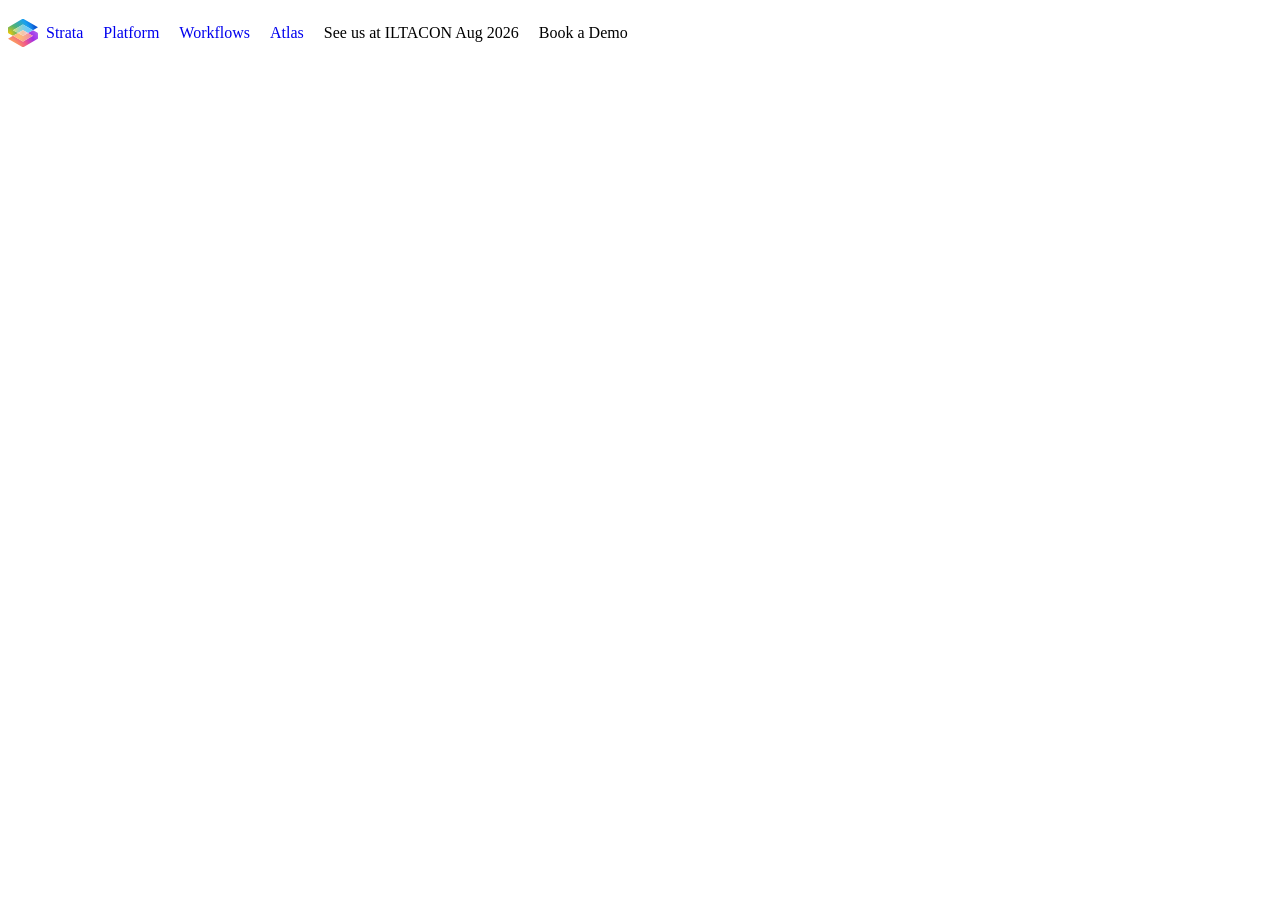
==== exerciciStrata/index.html @ e160da11 "header_inici" ====
<!DOCTYPE html>
<html xmlns="http://www.w3.org/1999/xhtml" lang="en">
    <head>
        <meta charset="UTF-8">
        <meta name="viewport" content="width=device-width, initial-scale=1">
        <title>Strata — Exercici004</title>
        <link rel="icon" href="assets/img/strata-icon.svg" type="image/svg+xml">
        <link rel="stylesheet" href="assets/fonts/fonts.css">
        <link rel="stylesheet" href="header.css">
        <script defer src="assets/js/vendor/three.min.js"></script>
        <script defer src="assets/js/vendor/3d-force-graph.min.js"></script>
        <script defer src="assets/js/hero-graph.js"></script>
    </head>
    <body>
        <section class="navbar">
            <a href="#Home">
                <img src="exerciciStrata/assets/img/strata-icon.svg" alt="Strata icon" class="logo" width="30" height="50">
                <Span>Strata</Span>
            </a>
            <a href="#Platform">Platform</a>
            <a href="#Workflows">Workflows</a>
            <a href="#Atlas">Atlas</a>
            <p class="navbar-text">See us at ILTACON Aug 2026</p>
            <p class="navbar-text">Book a Demo</p>
        </section>
    </body>
</html>
---- exerciciStrata/assets/fonts/fonts.css ----
@font-face {
  font-family: 'JetBrains Mono';
  font-style: normal;
  font-weight: 400;
  font-display: swap;
  src: url(jetbrains-mono-400.ttf) format('truetype');
}
@font-face {
  font-family: 'JetBrains Mono';
  font-style: normal;
  font-weight: 500;
  font-display: swap;
  src: url(jetbrains-mono-500.ttf) format('truetype');
}
@font-face {
  font-family: 'Plus Jakarta Sans';
  font-style: normal;
  font-weight: 300;
  font-display: swap;
  src: url(plus-jakarta-sans-300.ttf) format('truetype');
}
@font-face {
  font-family: 'Plus Jakarta Sans';
  font-style: normal;
  font-weight: 400;
  font-display: swap;
  src: url(plus-jakarta-sans-400.ttf) format('truetype');
}
@font-face {
  font-family: 'Plus Jakarta Sans';
  font-style: normal;
  font-weight: 500;
  font-display: swap;
  src: url(plus-jakarta-sans-500.ttf) format('truetype');
}
@font-face {
  font-family: 'Plus Jakarta Sans';
  font-style: normal;
  font-weight: 600;
  font-display: swap;
  src: url(plus-jakarta-sans-600.ttf) format('truetype');
}
@font-face {
  font-family: 'Plus Jakarta Sans';
  font-style: normal;
  font-weight: 700;
  font-display: swap;
  src: url(plus-jakarta-sans-700.ttf) format('truetype');
}
---- exerciciStrata/header.css ----
.navbar {
  display: flex;
  align-items: center;
  gap: 20px; 
}
.navbar a {
  display: inline-flex;
  align-items: center;
  gap: 8px; 
  text-decoration: none;
}
.navbar p {
  margin: 0;
}
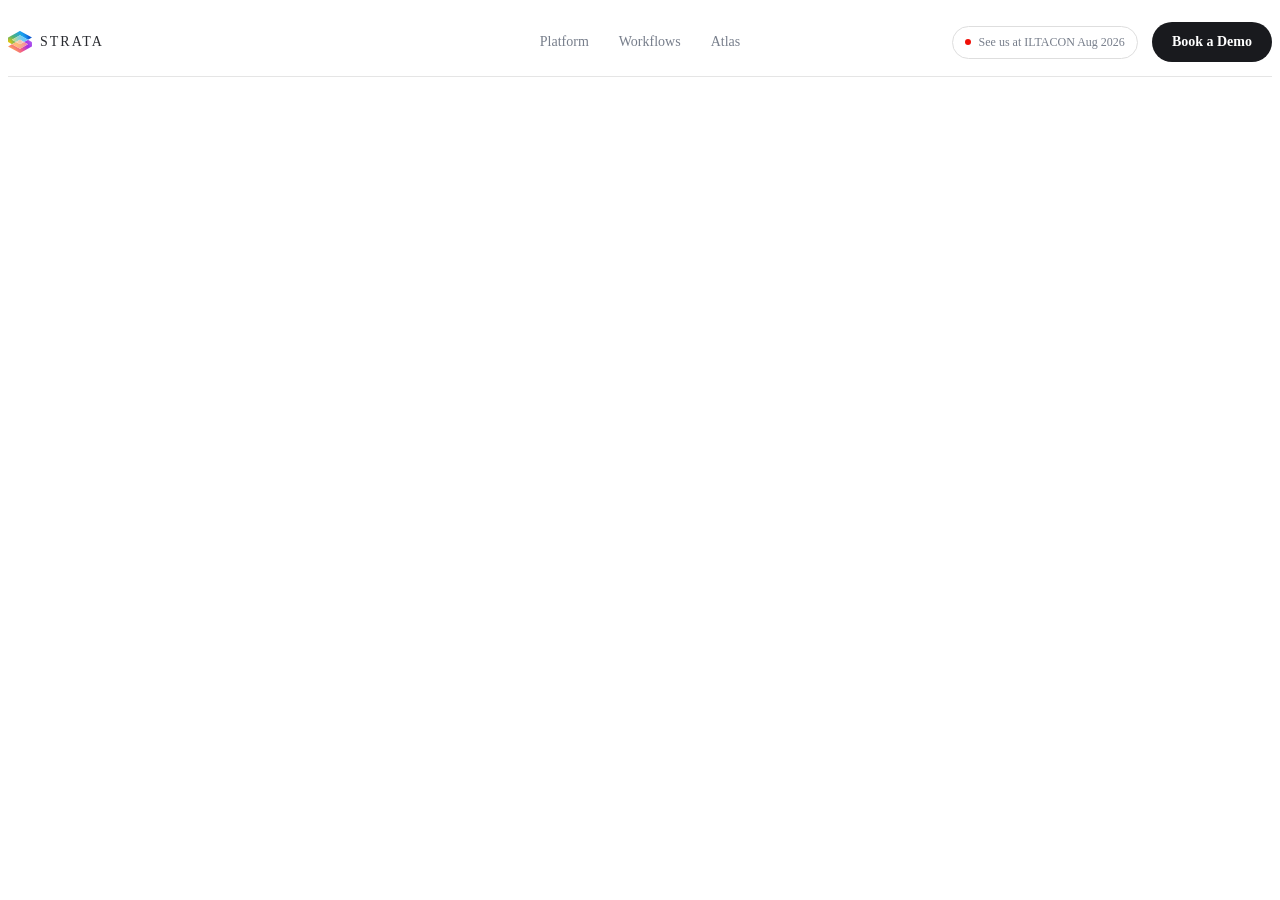
==== commit 296677bf: "header_acabada" ====
--- a/exerciciStrata/index.html
+++ b/exerciciStrata/index.html
@@ -13,15 +13,19 @@
     </head>
     <body>
         <section class="navbar">
-            <a href="#Home">
+            <a href="#Home" class="nav-logo">
                 <img src="exerciciStrata/assets/img/strata-icon.svg" alt="Strata icon" class="logo" width="30" height="50">
-                <Span>Strata</Span>
+                <Span>STRATA</Span>
             </a>
-            <a href="#Platform">Platform</a>
-            <a href="#Workflows">Workflows</a>
-            <a href="#Atlas">Atlas</a>
-            <p class="navbar-text">See us at ILTACON Aug 2026</p>
-            <p class="navbar-text">Book a Demo</p>
+            <nav class="nav-links">
+                <a href="#Platform">Platform</a>
+                <a href="#Workflows">Workflows</a>
+                <a href="#Atlas">Atlas</a>
+            </nav>
+            <div class="nav-search">
+                <p class="navbar-text">See us at ILTACON Aug 2026</p>
+                <p class="navbar-text">Book a Demo</p>
+            </div>
         </section>
     </body>
 </html>
--- a/exerciciStrata/header.css
+++ b/exerciciStrata/header.css
@@ -1,15 +1,73 @@
 
 .navbar {
+    display: grid;
+    grid-template-columns: 1fr auto 1fr;
+    align-items: center;
+    height: 68px;
+    padding: 0x 60px;
+    background-color: #fff;
+    border-bottom: 1px solid #e5e5e5;
+    color: #000;
+}
+.nav-logo {
+    display: flex;
+    align-items: center;
+    gap: 8px;
+    justify-self: start;
+    text-decoration: none;
+    color: #292b30;
+    font-size: 14px;
+    letter-spacing: 2px;
+}
+.nav-logo .logo {
+    width: 24px;
+    height: 24px;
+    object-fit: contain;
+}
+.nav-links {
+    display: flex;
+    align-items: center;
+    gap: 30px;
+}
+.nav-links a {
+    text-decoration: none;
+    color: #777e8b;
+    font-size: 14px;
+}
+.nav-links a:hover {
+  color: #000;
+}
+.nav-search {
+    display: flex;
+    align-items: center;
+    justify-self: end;
+    gap: 14px;
+    white-space: nowrap;
+}
+.nav-search p:first-child {
   display: flex;
   align-items: center;
-  gap: 20px; 
+  gap: 8px;
+  margin: 0;
+  padding: 8px 12px;
+  border: 1px solid #dedede;
+  border-radius: 25px;
+  color: #777e8b;
+  font-size: 12px;
 }
-.navbar a {
-  display: inline-flex;
-  align-items: center;
-  gap: 8px; 
-  text-decoration: none;
+.nav-search p:first-child::before {
+    content: "";
+    width: 6px;
+    height: 6px;
+    border-radius: 50%;
+    background-color: #f00f07;
 }
-.navbar p {
-  margin: 0;
+.nav-search p:last-child {
+    margin: 0;
+    padding: 12px 20px;
+    background-color: #191a1e;
+    border-radius: 30px;
+    color: white;
+    font-size: 14px;
+    font-weight: 600;
 }
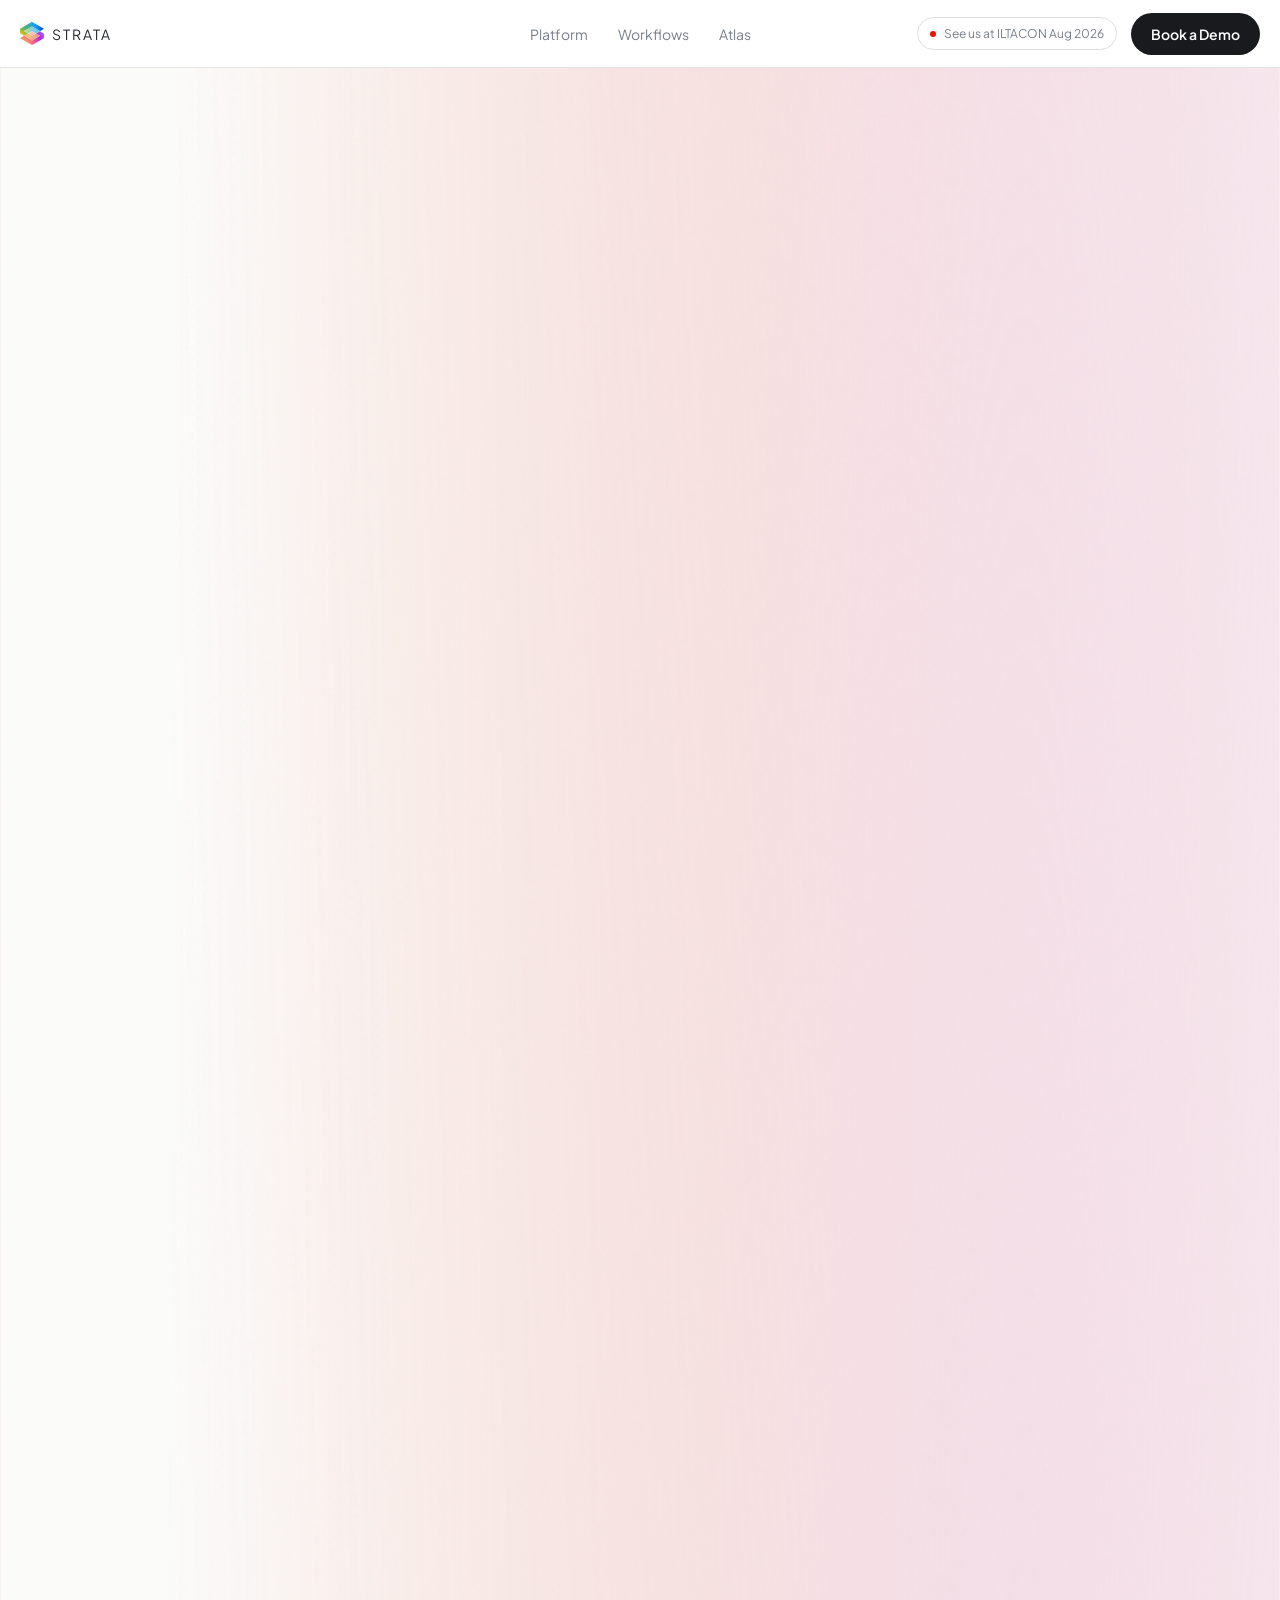
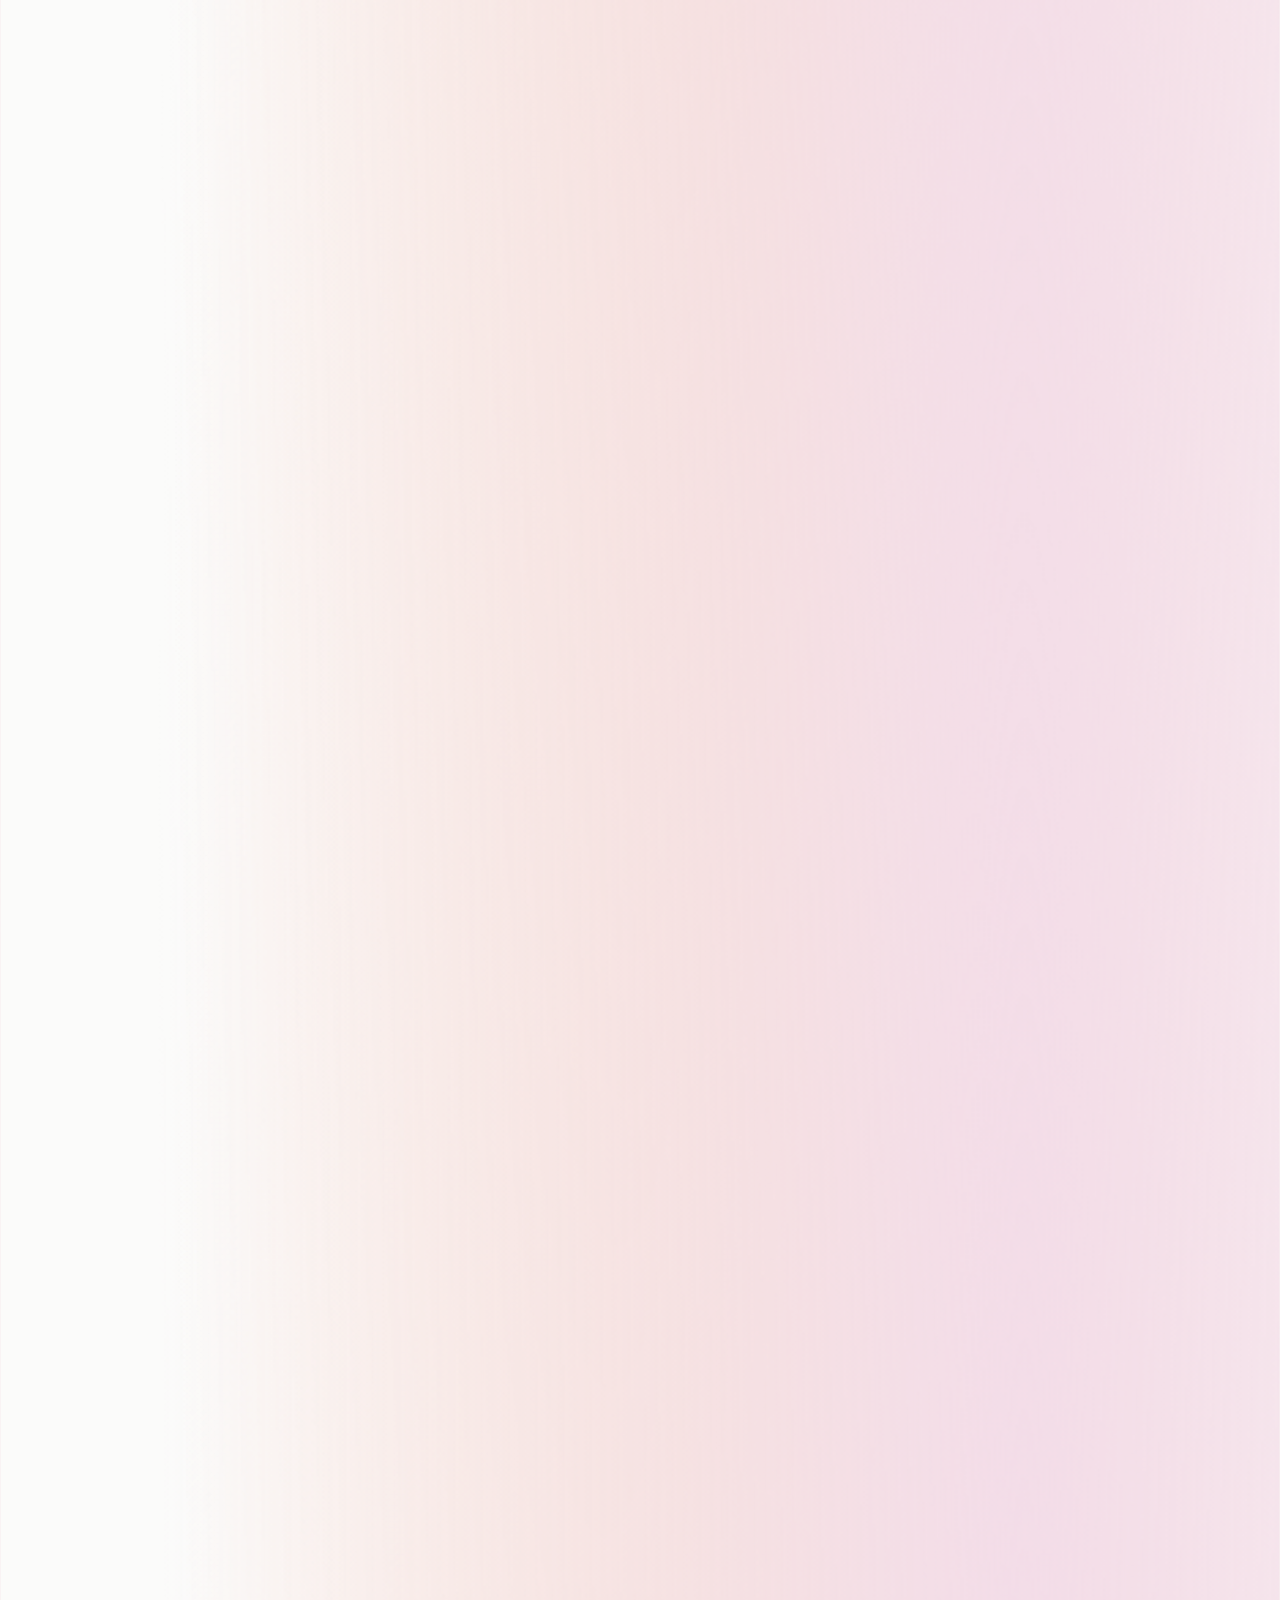
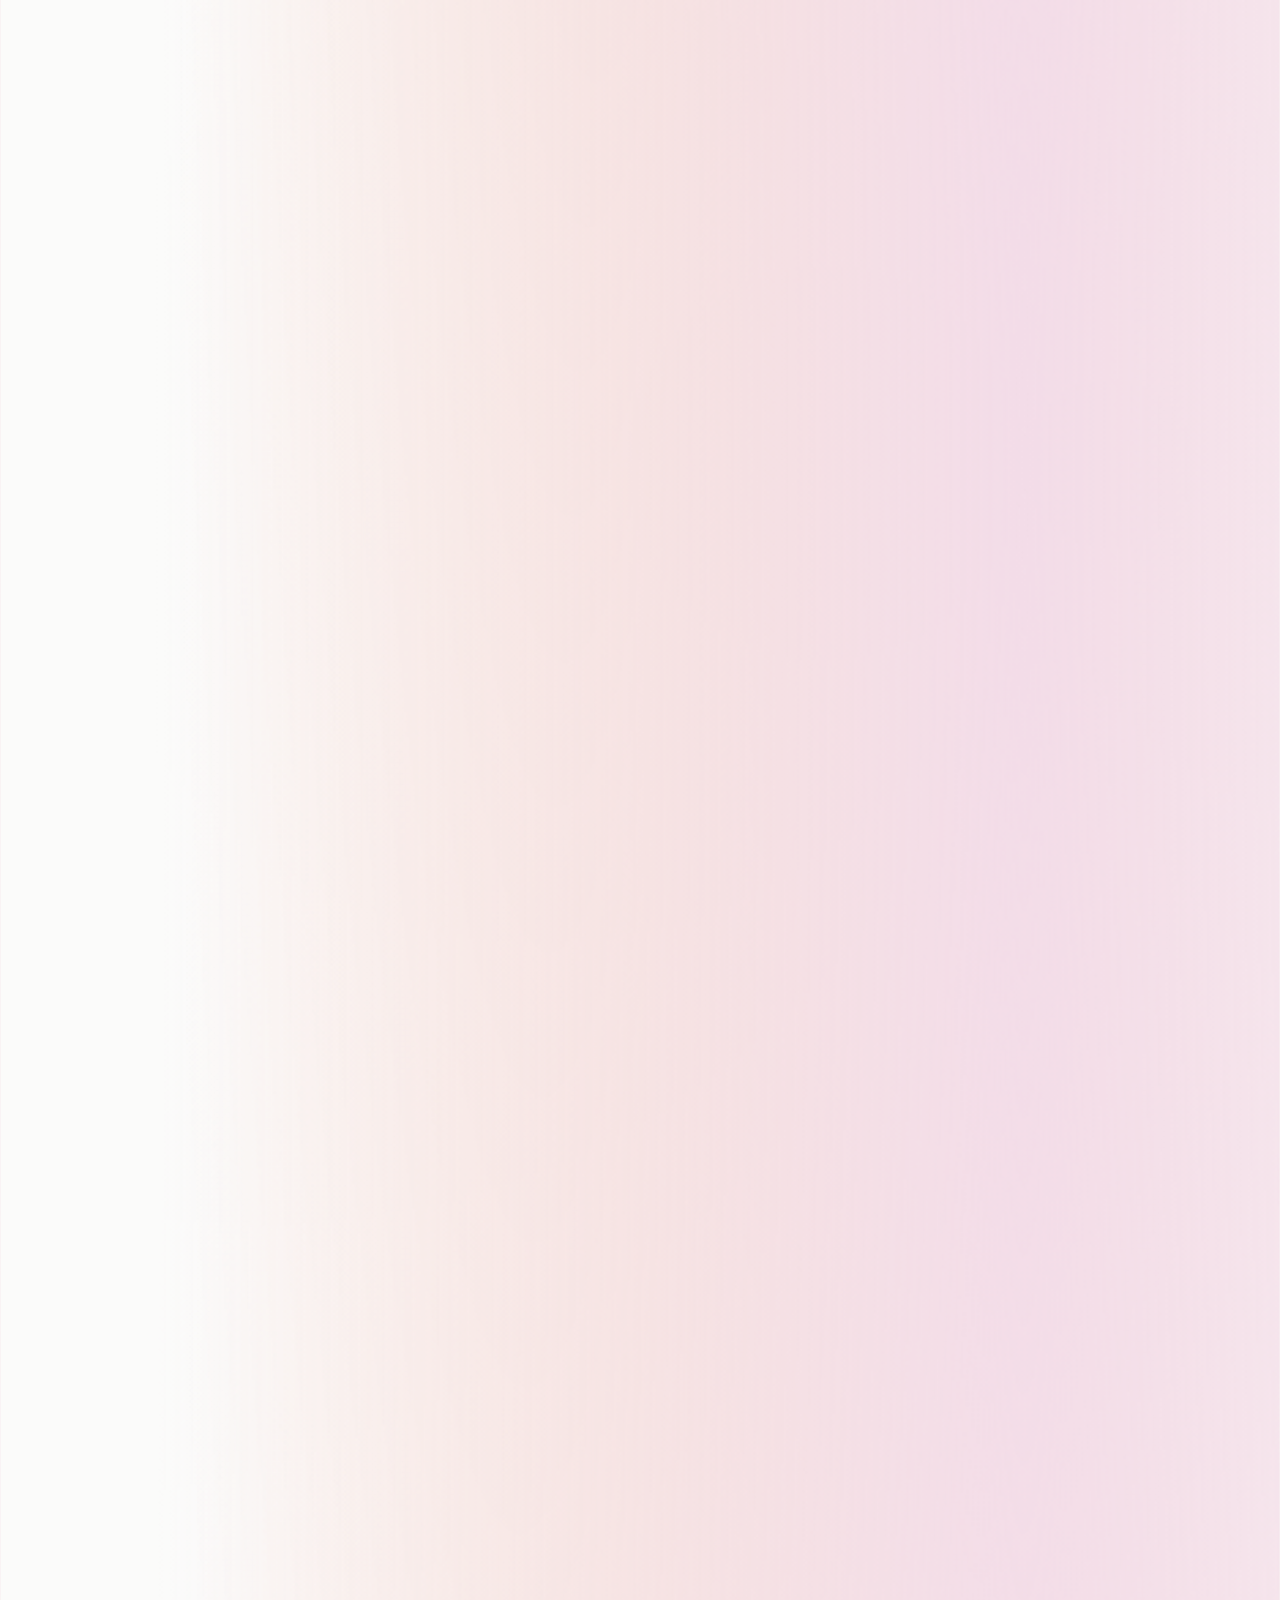
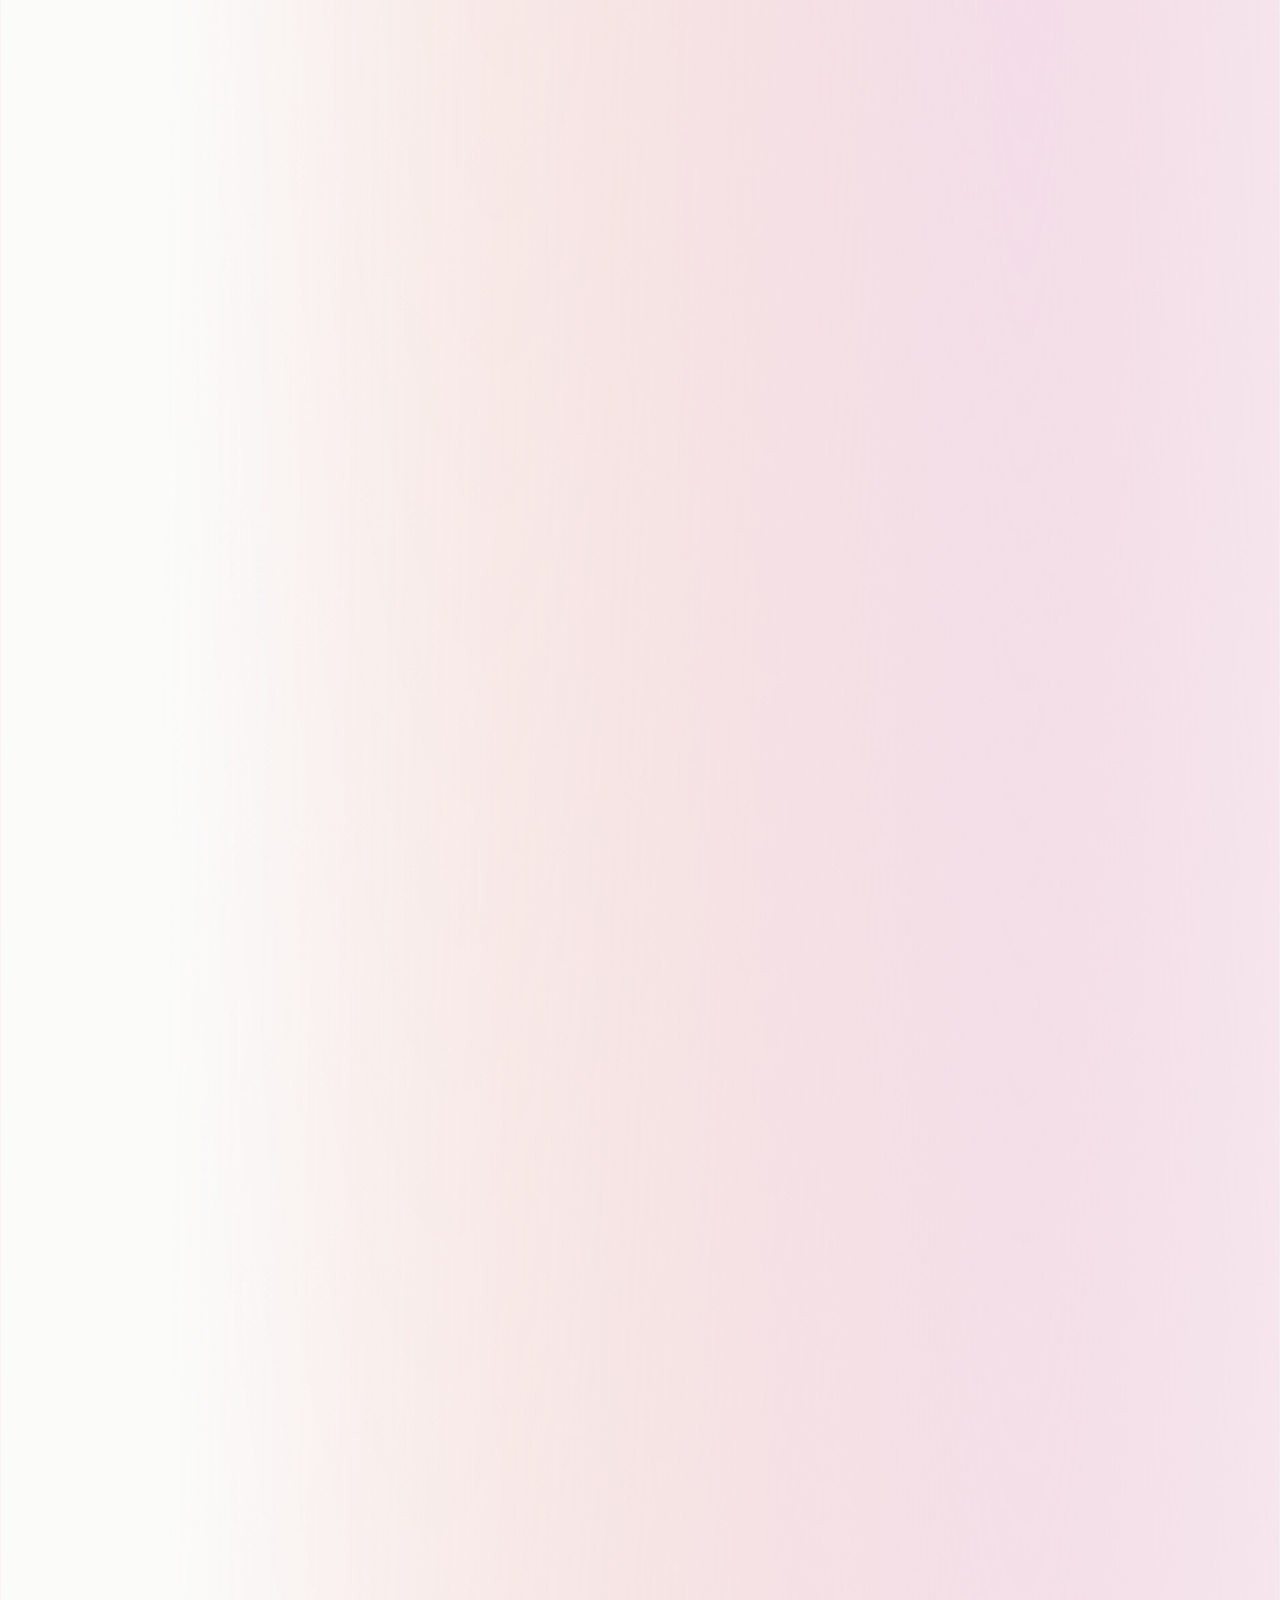
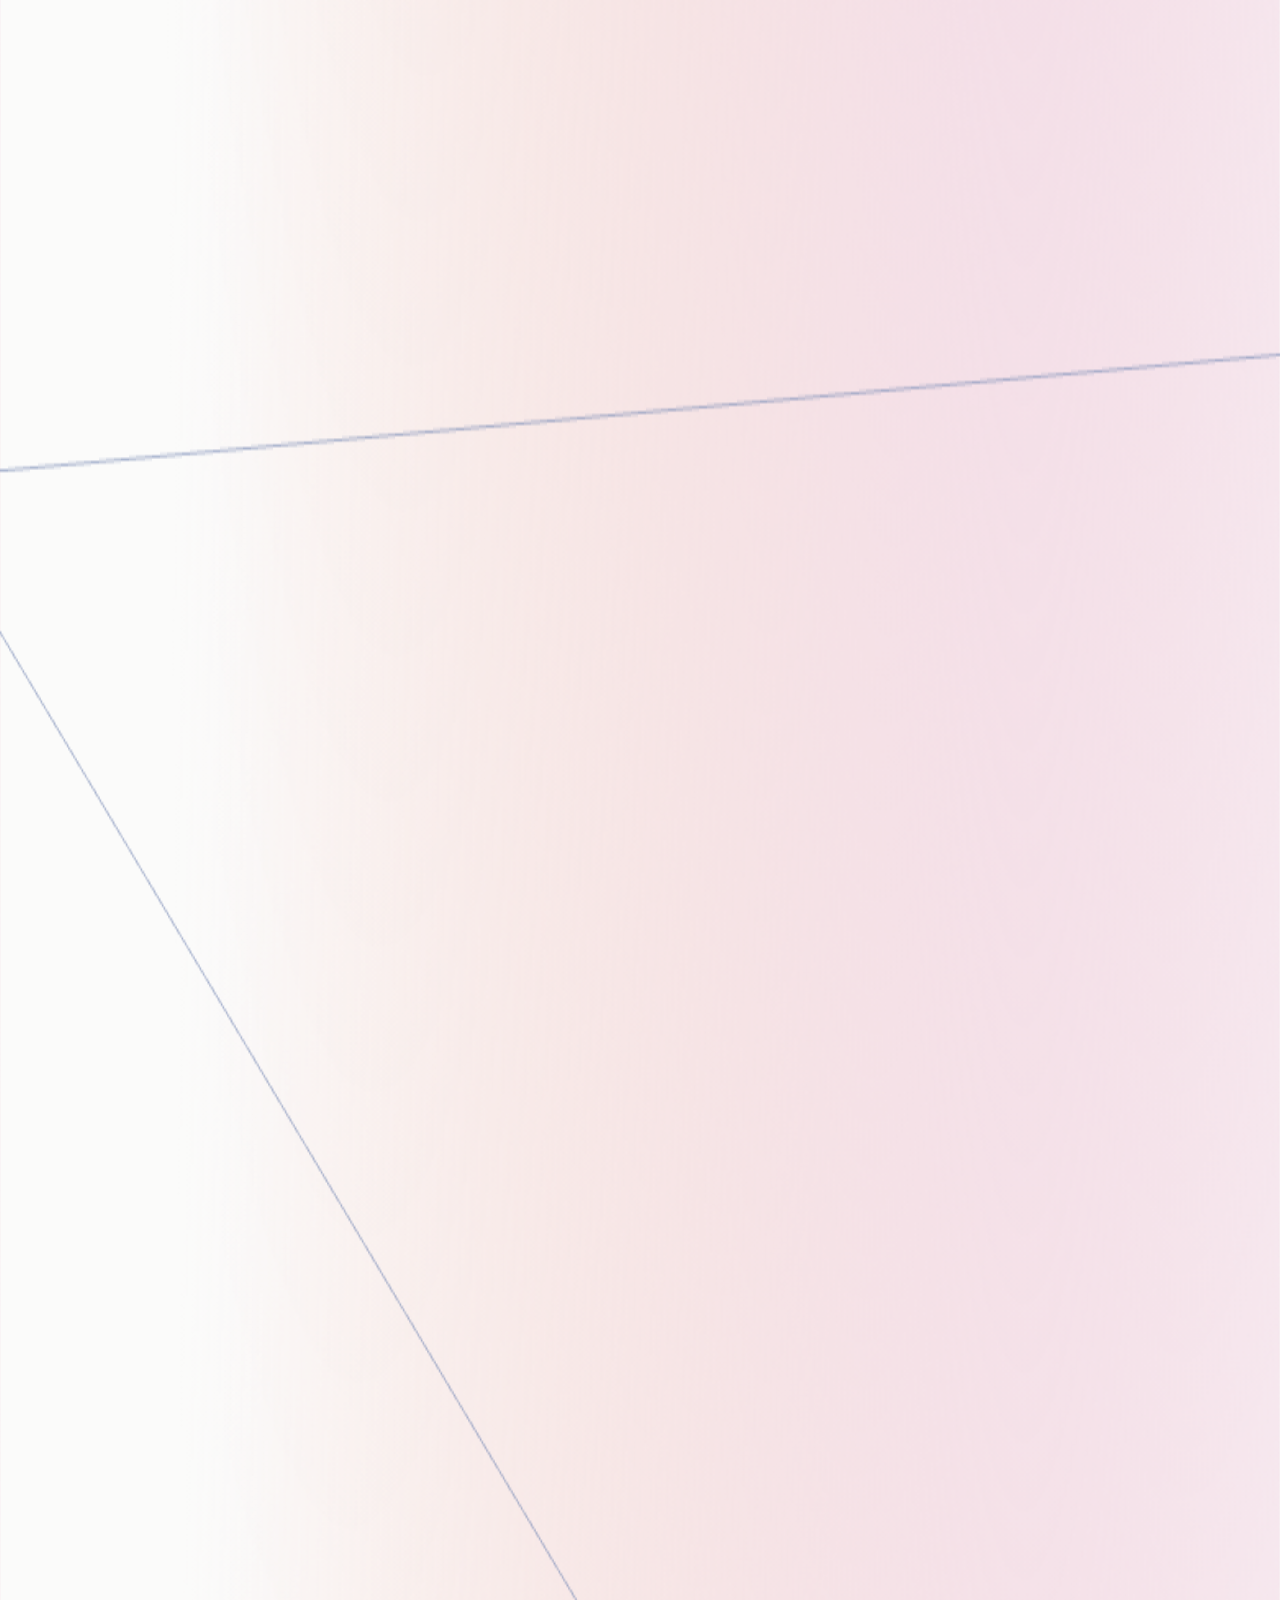
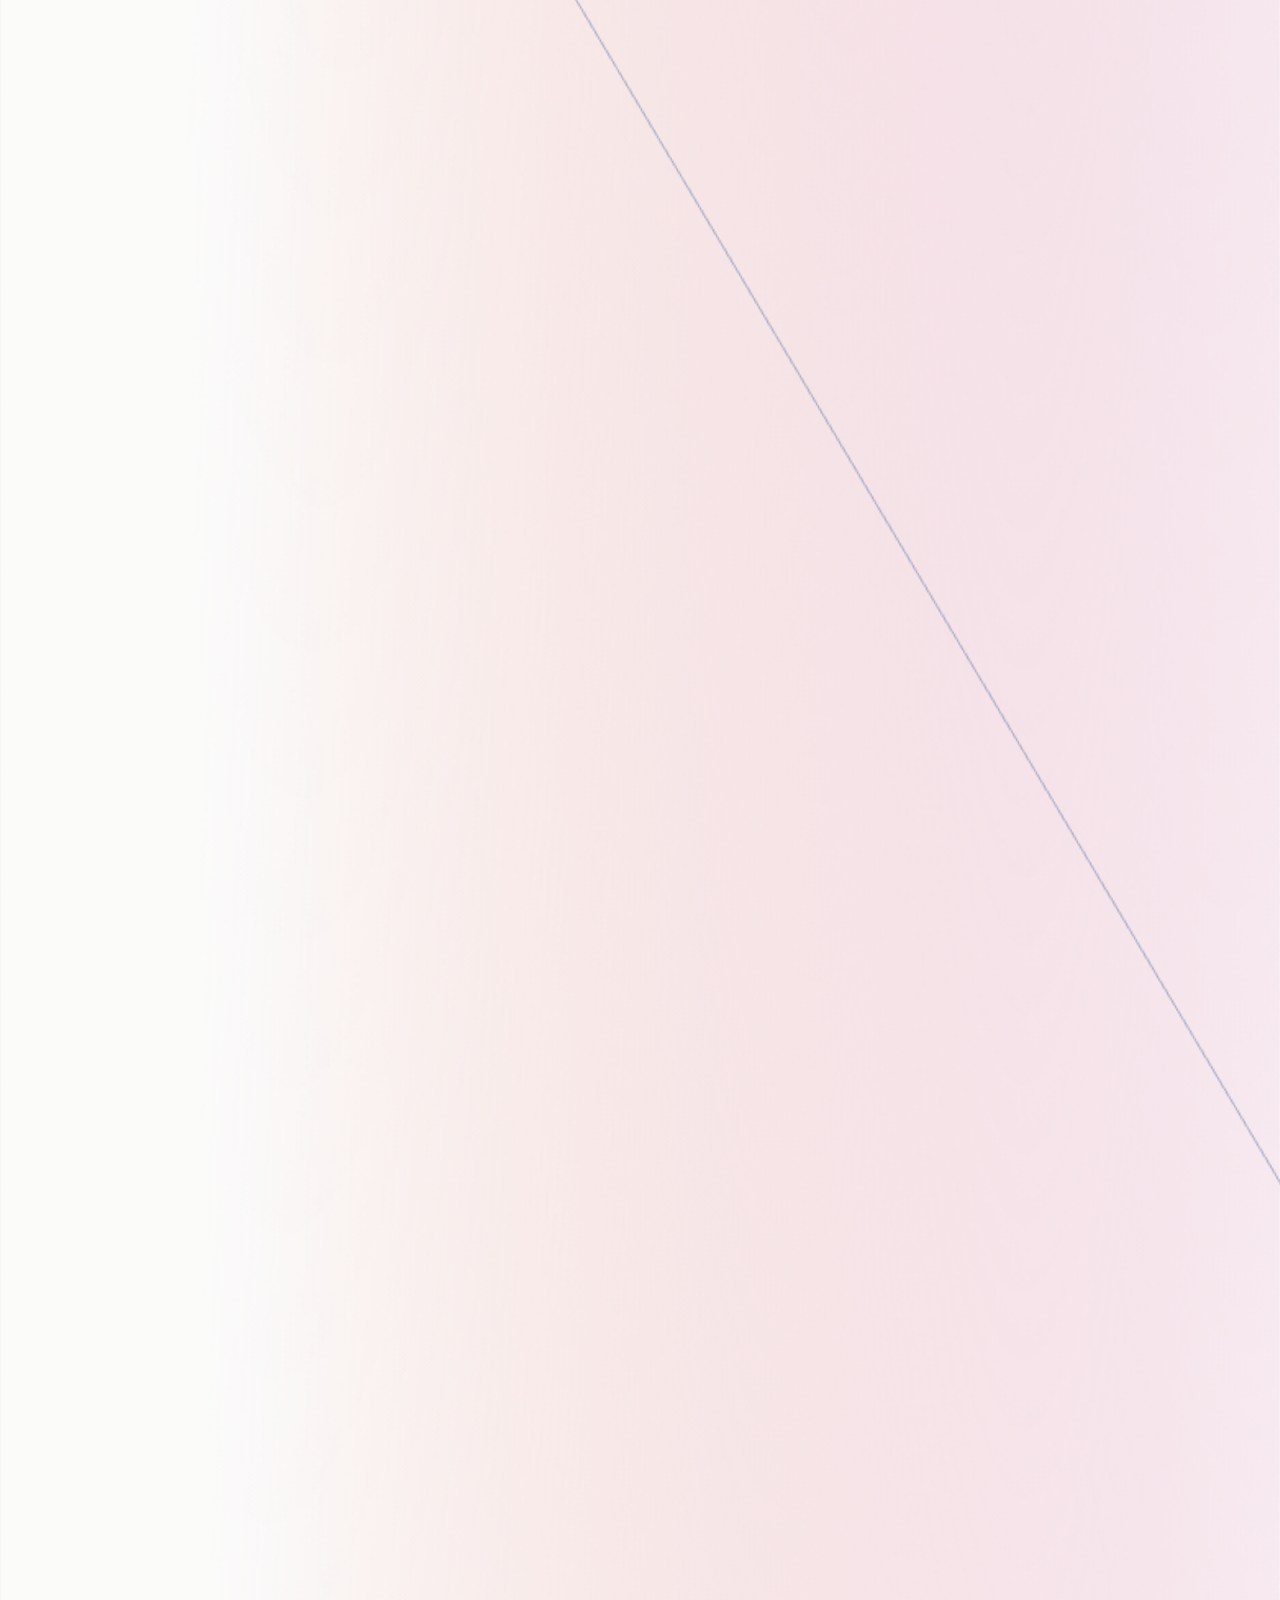
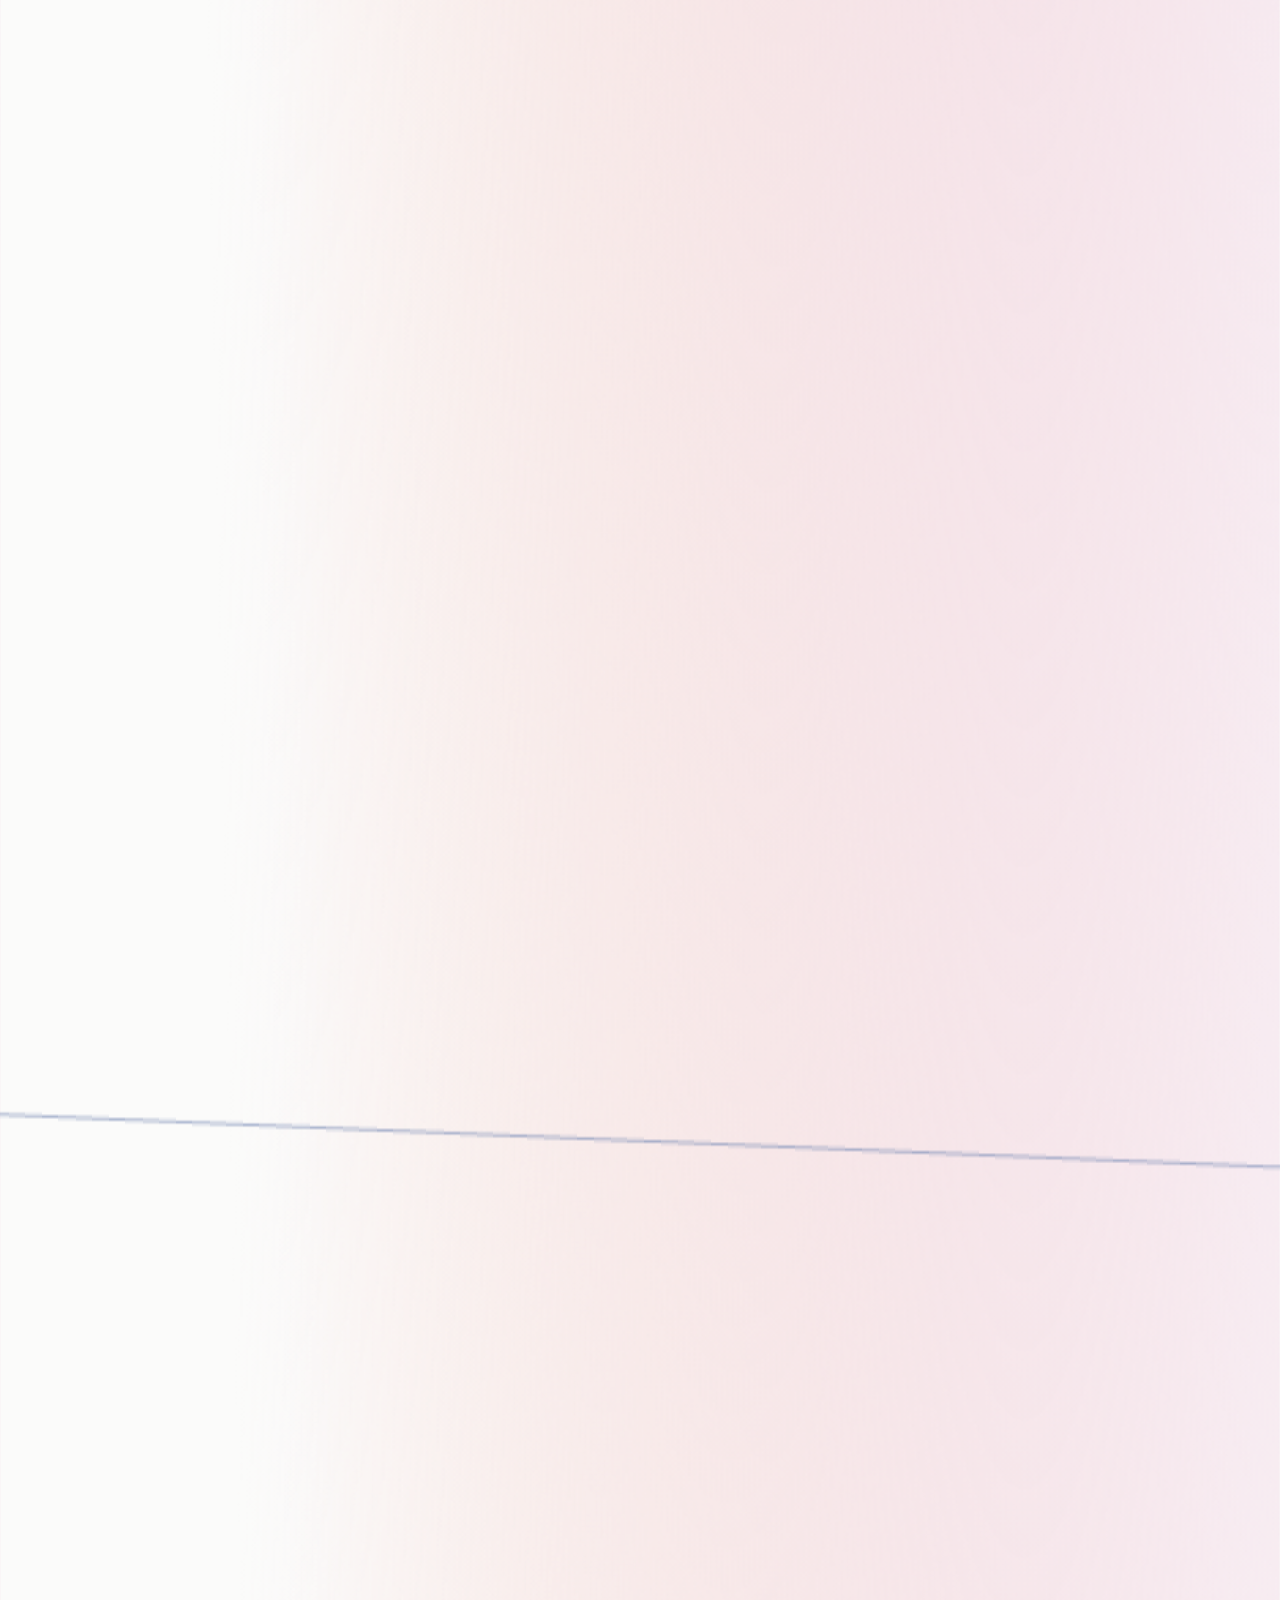
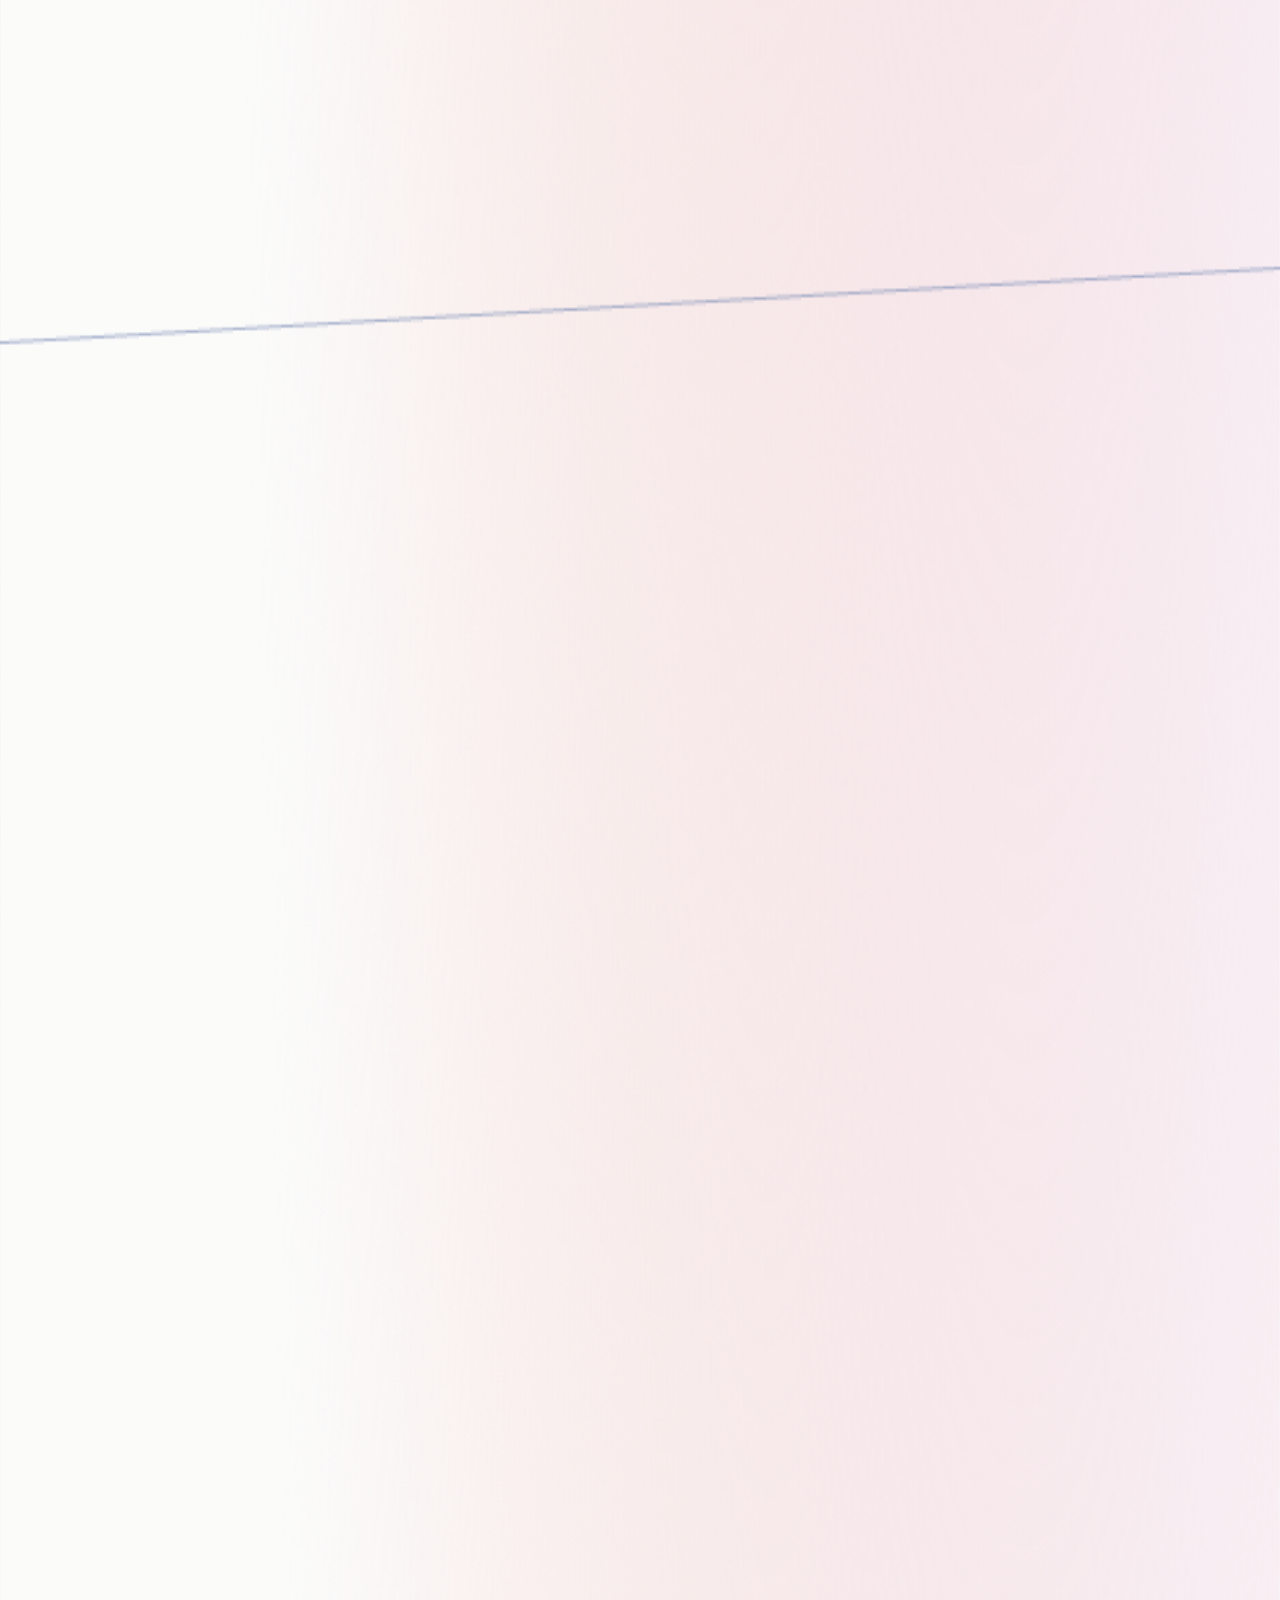
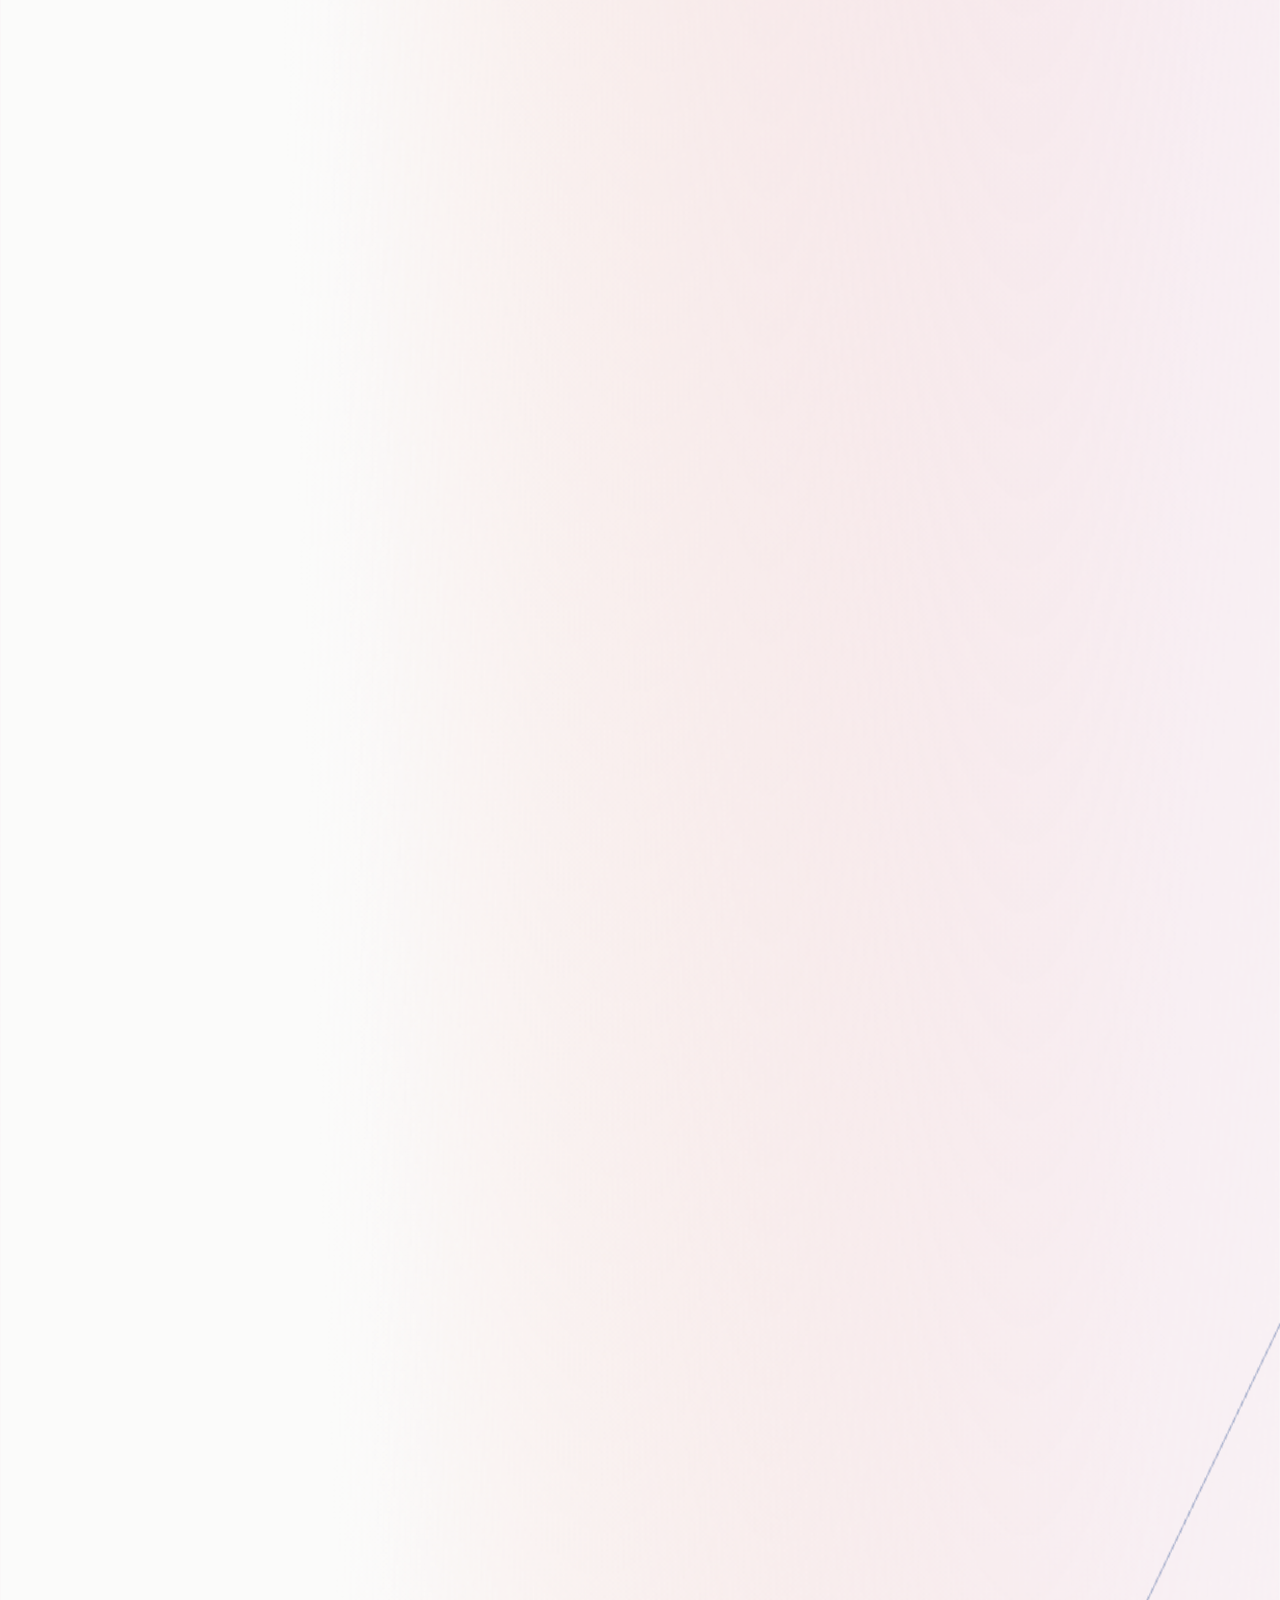
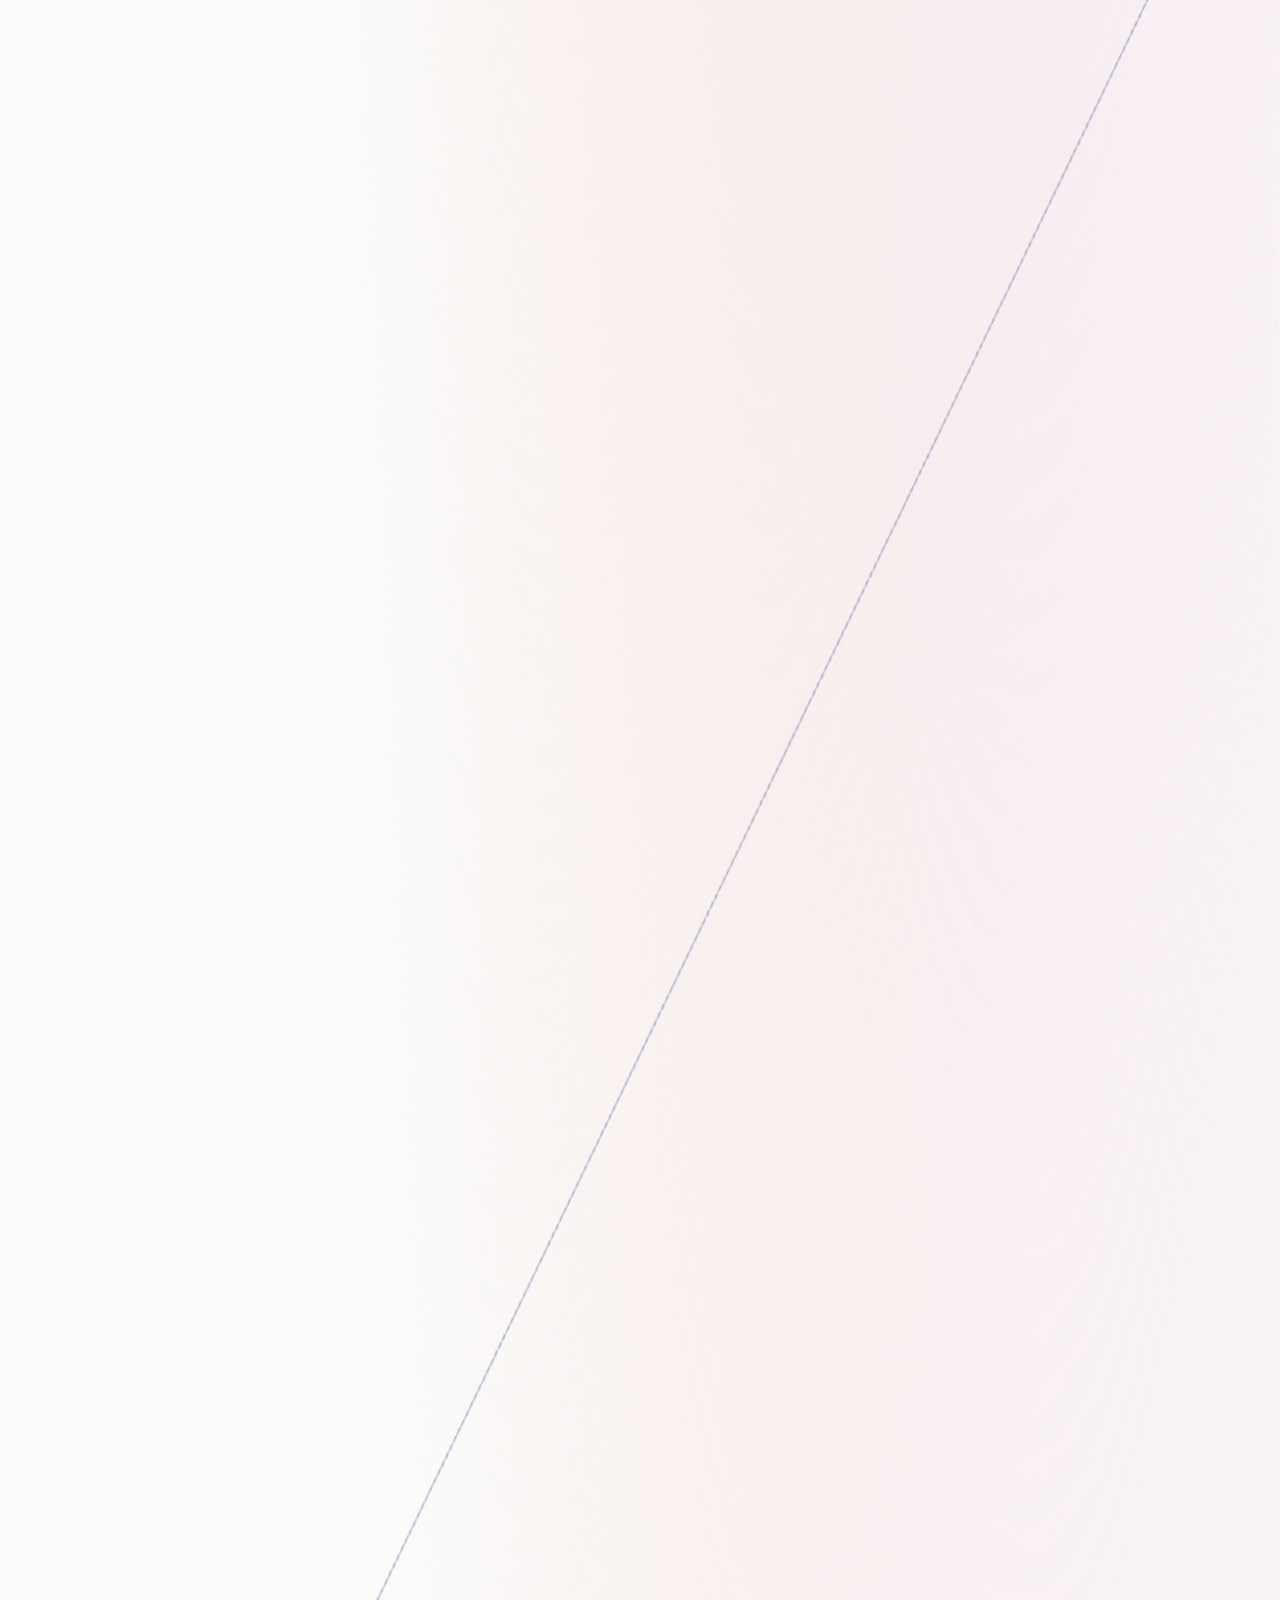
==== commit 1d5df184: "hero_inici" ====
--- a/exerciciStrata/index.html
+++ b/exerciciStrata/index.html
@@ -6,7 +6,7 @@
         <title>Strata — Exercici004</title>
         <link rel="icon" href="assets/img/strata-icon.svg" type="image/svg+xml">
         <link rel="stylesheet" href="assets/fonts/fonts.css">
-        <link rel="stylesheet" href="header.css">
+        <link rel="stylesheet" href="estils.css">
         <script defer src="assets/js/vendor/three.min.js"></script>
         <script defer src="assets/js/vendor/3d-force-graph.min.js"></script>
         <script defer src="assets/js/hero-graph.js"></script>
@@ -27,5 +27,35 @@
                 <p class="navbar-text">Book a Demo</p>
             </div>
         </section>
+        <section class="hero">
+            <div class="container">
+                <div class="hero-logo">
+                    <img src="exerciciStrata/assets/img/strata-icon.svg"alt="Strata icon">
+                </div>
+                <h1 class="hero-title">
+                    The work your firm
+                    <br>
+                    doesn't bill for,
+                    <span class="text-gradient">done.</span>
+                </h1>
+                 <p class="hero-description">
+                    AI agents that run the operational work your firm
+                    doesn't bill for. We turn it into recovered revenue
+                    and reclaimed capacity.
+                </p>
+                <div class="hero-buttons">
+
+                    <a href="#get-started" class="hero-demo">
+                        Book a Demo
+                    </a>
+                    <a href="#platform" class="hero-platform">
+                        See the platform ↓
+                    </a>
+                </div>
+                <div class="hero-image">
+                    <img src="exerciciStrata/assets/img/nexus-screenshot.webp"alt="Strata Nexus platform" width="300">
+                </div>
+            </div>
+        </section>
     </body>
 </html>
--- a/exerciciStrata/estils.css
+++ b/exerciciStrata/estils.css
@@ -0,0 +1,146 @@
+body {
+    margin: 0;
+    font-family: 'Plus Jakarta Sans', sans-serif;
+    font-weight: 400;
+}
+
+.navbar {
+    position: fixed;
+    top: 0px;
+    width: 100%;
+    box-sizing: border-box;
+    z-index: 1000;
+    display: grid;
+    grid-template-columns: 1fr auto 1fr;
+    align-items: center;
+    height: 68px;
+    padding: 0x 60px;
+    background-color: #fff;
+    box-sizing: border-box;
+    border-bottom: 1px solid #e5e5e5;
+    color: #000;
+}
+.nav-logo {
+    display: flex;
+    align-items: center;
+    margin-left: 20px;
+    gap: 8px;
+    justify-self: start;
+    text-decoration: none;
+    color: #292b30;
+    font-size: 14px;
+    letter-spacing: 2px;
+}
+.nav-logo .logo {
+    width: 24px;
+    height: 24px;
+    object-fit: contain;
+}
+.nav-links {
+    display: flex;
+    align-items: center;
+    gap: 30px;
+}
+.nav-links a {
+    text-decoration: none;
+    color: #777e8b;
+    font-size: 14px;
+}
+.nav-links a:hover {
+  color: #000;
+}
+.nav-search {
+    display: flex;
+    align-items: center;
+    justify-self: end;
+    gap: 14px;
+    white-space: nowrap;
+    margin-right: 20px;
+}
+.nav-search p:first-child {
+  display: flex;
+  align-items: center;
+  gap: 8px;
+  margin: 0;
+  padding: 8px 12px;
+  border: 1px solid #dedede;
+  border-radius: 25px;
+  color: #777e8b;
+  font-size: 12px;
+}
+.nav-search p:first-child::before {
+    content: "";
+    width: 6px;
+    height: 6px;
+    border-radius: 50%;
+    background-color: #f00f07;
+}
+.nav-search p:last-child {
+    margin: 0;
+    padding: 12px 20px;
+    background-color: #191a1e;
+    border-radius: 30px;
+    color: white;
+    font-size: 14px;
+    font-weight: 600;
+    transition: box-shadow 0.3s ease, transform 0.3s ease;
+}
+.nav-search p:last-child:hover {
+    box-shadow: 0 6px 18px rgba(45, 110, 255, 0.4);
+    transform: translateY(-2px);
+    cursor: pointer;
+}
+.hero {
+    position: relative;
+    overflow: hidden;
+    min-height: 750px;
+    background: radial-gradient(ellipse at 80% 15%, #f3dce8, transparent 60%),
+        radial-gradient(ellipse at 60% 0%, #fae6d1, transparent 55%),
+        #fbfbfa;
+}
+.hero .container {
+    position: relative;
+    z-index: 1;
+    max-width: 1200px;
+    margin: 0 auto;
+    padding: 100px 30px 0;
+    display: flex;
+    flex-direction: column;
+    align-items: flex-start;
+    text-align: left;
+}
+.hero-logo {
+    display: flex;
+    justify-content: flex-start;
+    margin-bottom: 25px;
+}
+.hero-logo img {
+    width: 55px;
+    height: auto;
+}
+.hero-title {
+    margin: 0;
+    font-family: 'Plus Jakarta Sans', sans-serif;
+    font-size: 64px;
+    font-weight: 500;
+    letter-spacing: -2px;
+    color: #191a1e;
+}
+.text-gradient {
+    background: linear-gradient(
+        90deg,
+        #4d8bff,
+        #8d72e8,
+        #e18bc1
+    );
+    background-clip: text;
+    -webkit-background-clip: text;
+    -webkit-text-fill-color: transparent;
+}
+.hero-description {
+    max-width: 600px;
+    margin-top: 25px;
+    font-size: 17px;
+    line-height: 1.7;
+    color: #777e8b
+}
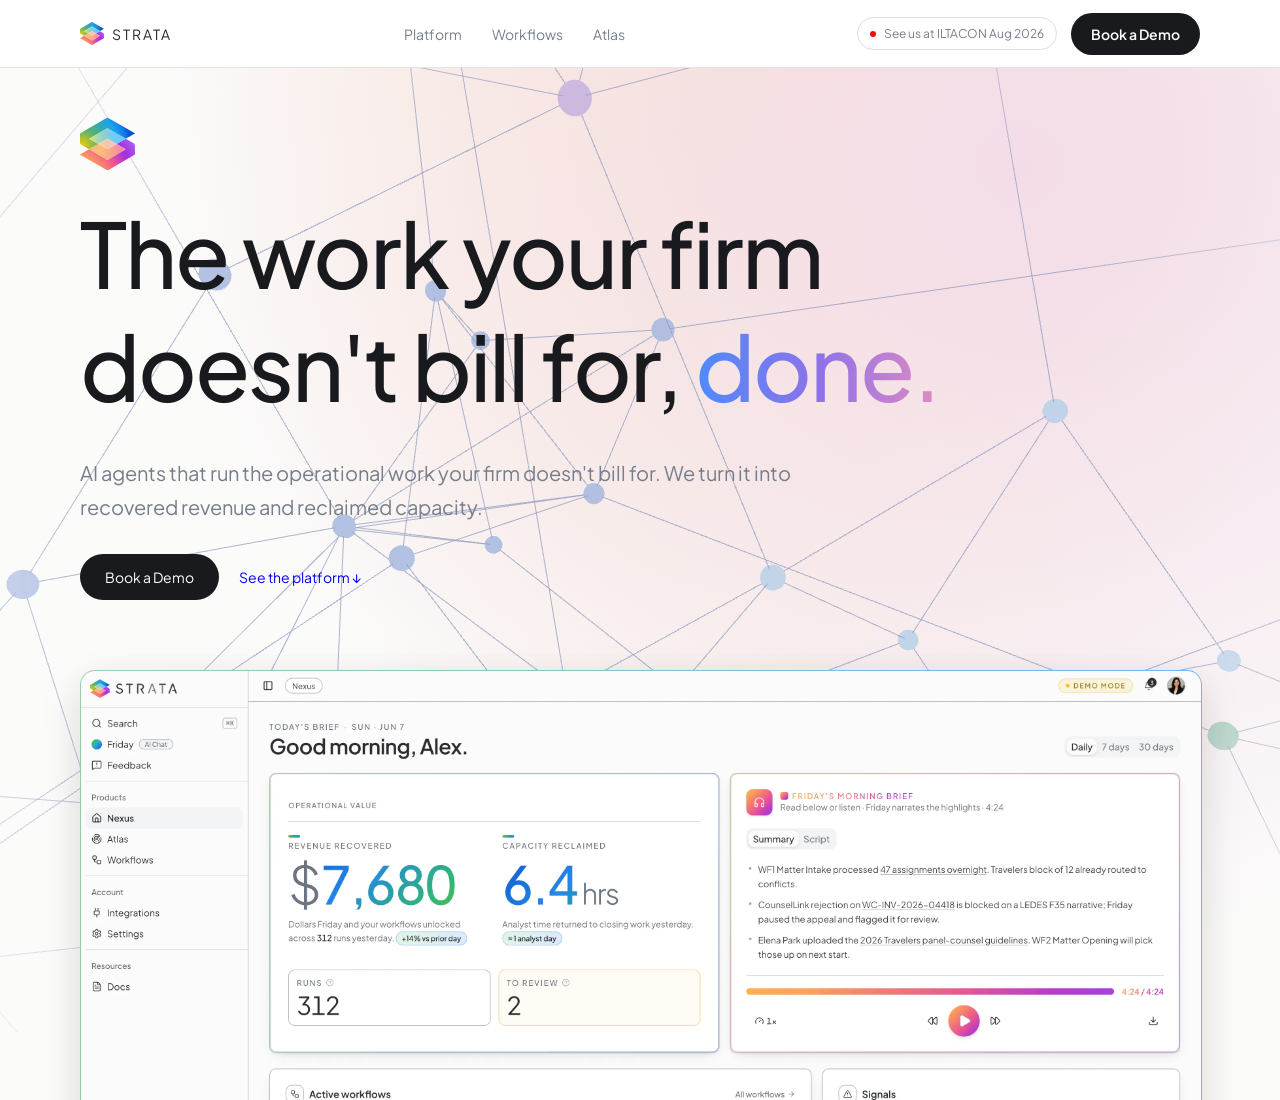
==== commit 86ec4b24: "hero_fns" ====
--- a/exerciciStrata/index.html
+++ b/exerciciStrata/index.html
@@ -4,12 +4,12 @@
         <meta charset="UTF-8">
         <meta name="viewport" content="width=device-width, initial-scale=1">
         <title>Strata — Exercici004</title>
-        <link rel="icon" href="assets/img/strata-icon.svg" type="image/svg+xml">
-        <link rel="stylesheet" href="assets/fonts/fonts.css">
+        <link rel="icon" href="exerciciStrata/assets/img/strata-icon.svg" type="image/svg+xml">
+        <link rel="stylesheet" href="exerciciStrata/assets/fonts/fonts.css">
         <link rel="stylesheet" href="estils.css">
-        <script defer src="assets/js/vendor/three.min.js"></script>
-        <script defer src="assets/js/vendor/3d-force-graph.min.js"></script>
-        <script defer src="assets/js/hero-graph.js"></script>
+        <script defer src="exerciciStrata/assets/js/vendor/three.min.js"></script>
+        <script defer src="exerciciStrata/assets/js/vendor/3d-force-graph.min.js"></script>
+        <script defer src="exerciciStrata/assets/js/hero-graph.js"></script>
     </head>
     <body>
         <section class="navbar">
--- a/exerciciStrata/exerciciStrata/assets/fonts/fonts.css
+++ b/exerciciStrata/exerciciStrata/assets/fonts/fonts.css
@@ -0,0 +1,49 @@
+@font-face {
+  font-family: 'JetBrains Mono';
+  font-style: normal;
+  font-weight: 400;
+  font-display: swap;
+  src: url(jetbrains-mono-400.ttf) format('truetype');
+}
+@font-face {
+  font-family: 'JetBrains Mono';
+  font-style: normal;
+  font-weight: 500;
+  font-display: swap;
+  src: url(jetbrains-mono-500.ttf) format('truetype');
+}
+@font-face {
+  font-family: 'Plus Jakarta Sans';
+  font-style: normal;
+  font-weight: 300;
+  font-display: swap;
+  src: url(plus-jakarta-sans-300.ttf) format('truetype');
+}
+@font-face {
+  font-family: 'Plus Jakarta Sans';
+  font-style: normal;
+  font-weight: 400;
+  font-display: swap;
+  src: url(plus-jakarta-sans-400.ttf) format('truetype');
+}
+@font-face {
+  font-family: 'Plus Jakarta Sans';
+  font-style: normal;
+  font-weight: 500;
+  font-display: swap;
+  src: url(plus-jakarta-sans-500.ttf) format('truetype');
+}
+@font-face {
+  font-family: 'Plus Jakarta Sans';
+  font-style: normal;
+  font-weight: 600;
+  font-display: swap;
+  src: url(plus-jakarta-sans-600.ttf) format('truetype');
+}
+@font-face {
+  font-family: 'Plus Jakarta Sans';
+  font-style: normal;
+  font-weight: 700;
+  font-display: swap;
+  src: url(plus-jakarta-sans-700.ttf) format('truetype');
+}
--- a/exerciciStrata/estils.css
+++ b/exerciciStrata/estils.css
@@ -10,11 +10,11 @@
     width: 100%;
     box-sizing: border-box;
     z-index: 1000;
-    display: grid;
-    grid-template-columns: 1fr auto 1fr;
+    display: flex;
+    justify-content: space-between;
     align-items: center;
     height: 68px;
-    padding: 0x 60px;
+    padding: 0 60px;
     background-color: #fff;
     box-sizing: border-box;
     border-bottom: 1px solid #e5e5e5;
@@ -40,6 +40,7 @@
     display: flex;
     align-items: center;
     gap: 30px;
+    left: 50%;
 }
 .nav-links a {
     text-decoration: none;
@@ -92,8 +93,10 @@
 }
 .hero {
     position: relative;
+    isolation: isolate;
     overflow: hidden;
-    min-height: 750px;
+    height: 1100px;
+    min-height: 980px;
     background: radial-gradient(ellipse at 80% 15%, #f3dce8, transparent 60%),
         radial-gradient(ellipse at 60% 0%, #fae6d1, transparent 55%),
         #fbfbfa;
@@ -101,9 +104,9 @@
 .hero .container {
     position: relative;
     z-index: 1;
-    max-width: 1200px;
+    max-width: 1120px;
     margin: 0 auto;
-    padding: 100px 30px 0;
+    padding: 118px 32px 0 32px;
     display: flex;
     flex-direction: column;
     align-items: flex-start;
@@ -112,7 +115,7 @@
 .hero-logo {
     display: flex;
     justify-content: flex-start;
-    margin-bottom: 25px;
+    margin-bottom: 26px;
 }
 .hero-logo img {
     width: 55px;
@@ -121,7 +124,7 @@
 .hero-title {
     margin: 0;
     font-family: 'Plus Jakarta Sans', sans-serif;
-    font-size: 64px;
+    font-size: 90px;
     font-weight: 500;
     letter-spacing: -2px;
     color: #191a1e;
@@ -138,9 +141,105 @@
     -webkit-text-fill-color: transparent;
 }
 .hero-description {
-    max-width: 600px;
-    margin-top: 25px;
-    font-size: 17px;
+    max-width: 760px;
+    margin-top: 34px;
+    margin-bottom: 0;
+    font-size: 20px;
     line-height: 1.7;
     color: #777e8b
+}
+.hero-buttons {
+    display: flex;
+    justify-content: center;
+    align-items: center;
+    flex-wrap: wrap;
+    gap: 20px;
+    margin-top: 30px;
+}
+.hero-buttons a {
+    text-decoration: none;
+    font-size: 14px;
+}
+.hero-demo {
+    padding: 14px 25px;
+    border-radius: 30px;
+    background-color: #191a1e;
+    color: white;
+    transition: box-shadow 0.3s ease,
+    transform 0.3s ease;
+}
+.hero-demo:hover {
+    box-shadow: 0 7px 20px rgba(45, 110, 255, 0.4);
+    transform: translateY(-2px);
+}
+.hero-patform {
+    padding: 10px 0;
+    color: #22252d;
+    font-weight: 500;
+    
+}
+.hero-platform:hover {
+    text-decoration: underline;
+}
+.hero-buttons a:focus-visible {
+    outline: 2px solid #4d8bff;
+    outline-offset: 4px;
+}
+.hero-image {
+    display: flex;
+    justify-content: center;
+    width: 100%;
+    max-width: 1140px;
+    margin: 70px auto 0;
+    padding: 1px;
+    background: linear-gradient(to right, #9bd6ad, #72b9ff);
+    border-radius: 15px;
+    box-shadow: 0 10px 40px rgba(0, 0, 0, 0.08);
+
+}
+.hero-image img {
+    display: block;
+    width: 100%;
+    max-width: none;
+    height: auto;
+    border-color: #4d8bff;
+    border-radius: 14px;
+    box-shadow: 0 15px 50px rgba(0, 0, 0, 0.08);
+}
+.hero-graph {
+    position: absolute;
+    inset: 0;
+    z-index: 0;
+    pointer-events: none;
+    -webkit-mask-image: radial-gradient(ellipse, #000 60%, transparent 100%);
+    mask-image: radial-gradient(ellipse, #000 60%, transparent 100%);
+}
+.hero-graph canvas {
+    display: block;
+    background: transparent;
+    pointer-events: none;
+}
+@media (max-width: 767px), (prefers-reduced-motion: reduce) {
+    .hero-graph {
+        display: none !important;
+    }
+    .hero {
+        height: auto;
+    }
+}
+@media (max-width: 767px) {
+    .navbar {
+        display: flex;
+        flex-wrap: wrap;
+        justify-content: space-between;
+        padding: 10px 20px;
+        height: auto;
+    }
+
+    .nav-links {
+        display: flex;
+        flex-wrap: wrap;
+        justify-content: center;
+        width: 100%;
+    }
 }
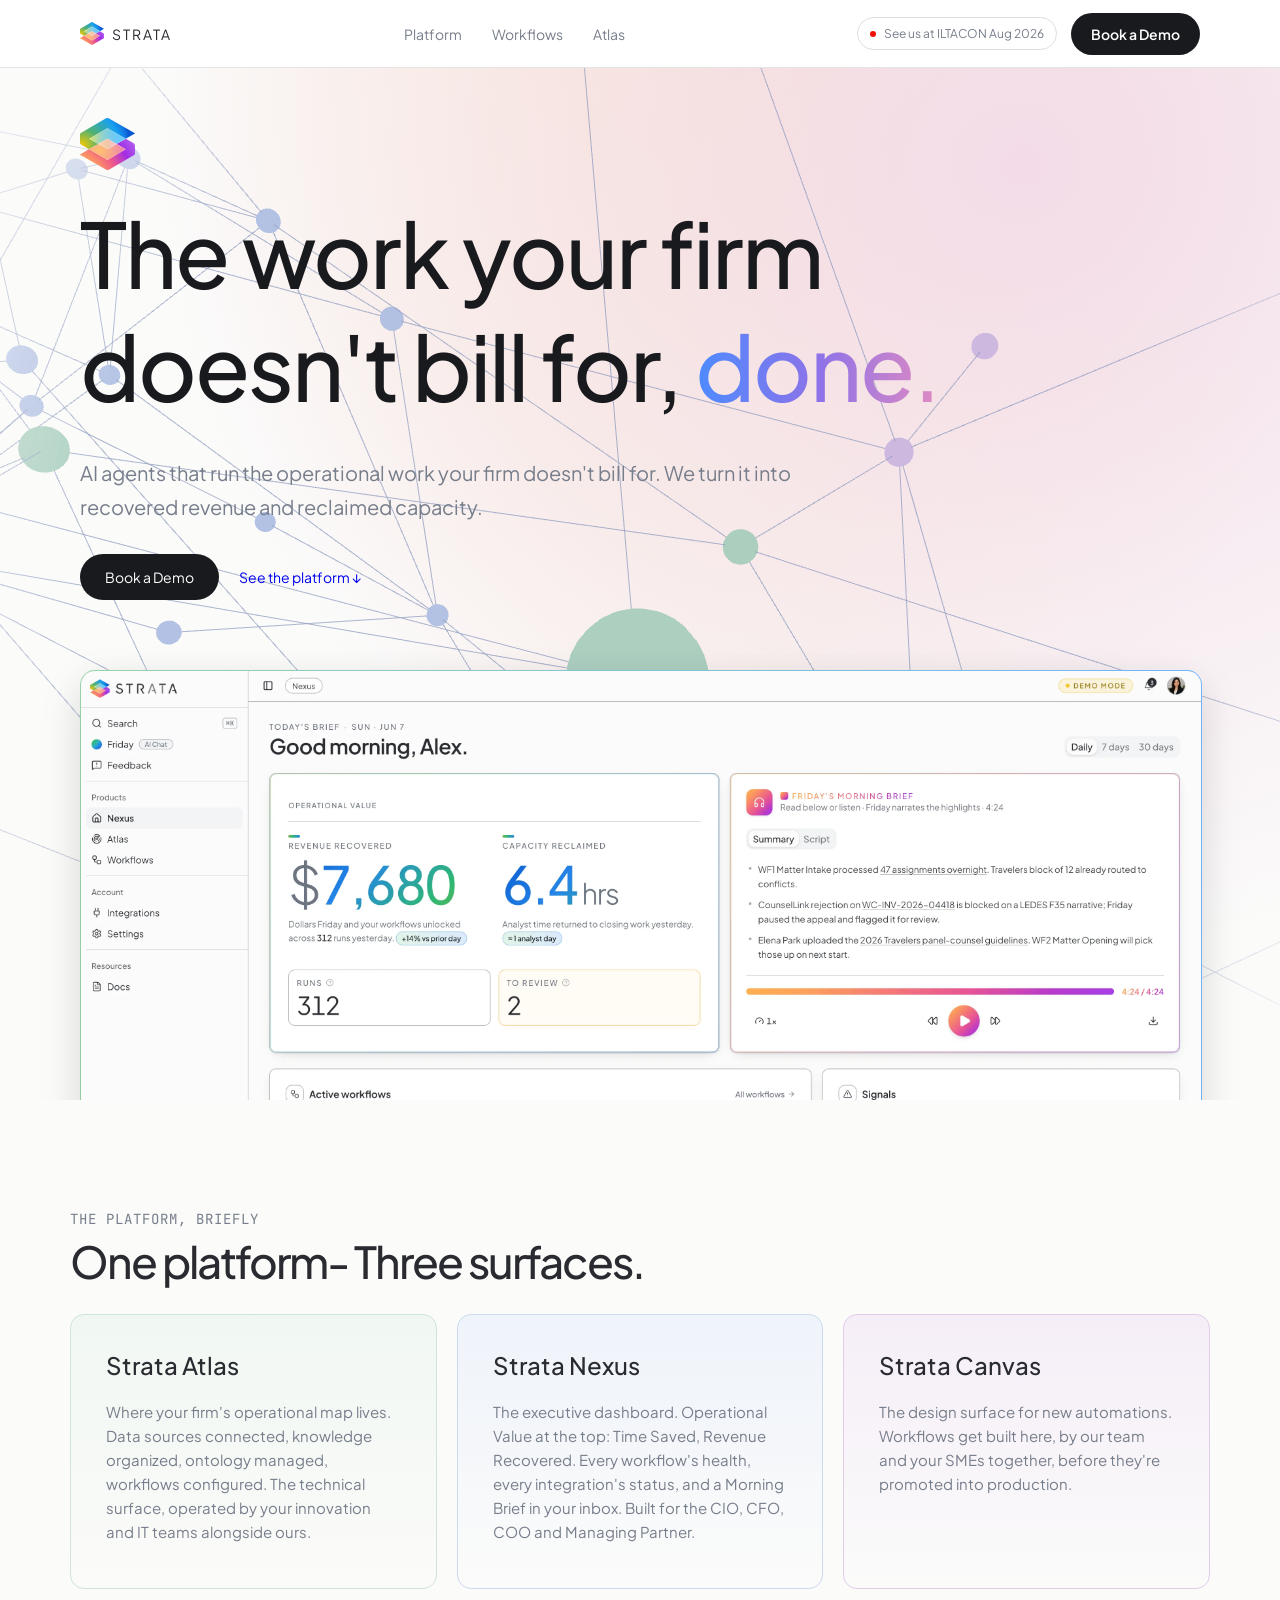
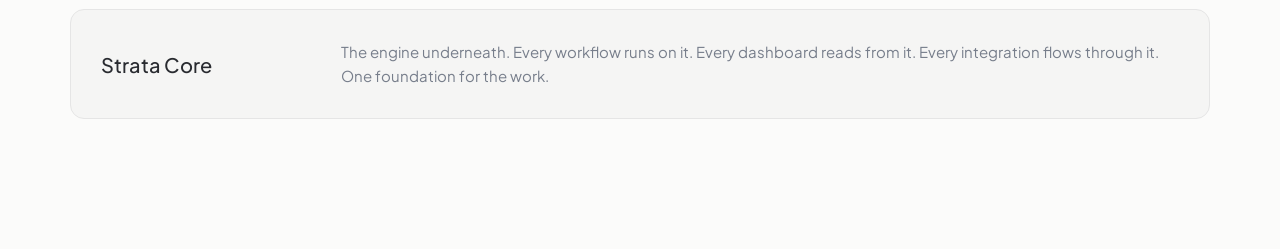
==== commit 21859e33: "platform" ====
--- a/exerciciStrata/index.html
+++ b/exerciciStrata/index.html
@@ -57,5 +57,51 @@
                 </div>
             </div>
         </section>
+        <section class="platform" id="platform">
+            <div class="container">
+                <p class="platform-label">THE PLATFORM, BRIEFLY</p>
+                <h2 class="platform-title">One platform- Three surfaces.</h2>
+                <div class="platform-cards">
+                    <article class="platform-card atlas">
+                        <h3>Strata Atlas</h3>
+                        <p>
+                            Where your firm's operational map lives.
+                            Data sources connected, knowledge organized,
+                            ontology managed, workflows configured.
+                            The technical surface, operated by your
+                            innovation and IT teams alongside ours.
+                        </p>
+                    </article>
+                    <article class="platform-card nexus">
+                        <h3>Strata Nexus</h3>
+                        <p>
+                            The executive dashboard. Operational Value
+                            at the top: Time Saved, Revenue Recovered.
+                            Every workflow's health, every integration's
+                            status, and a Morning Brief in your inbox.
+                            Built for the CIO, CFO, COO and Managing Partner.
+                        </p>
+                    </article>
+                    <article class="platform-card canvas">
+                        <h3>Strata Canvas</h3>
+                        <p>
+                            The design surface for new automations.
+                            Workflows get built here, by our team
+                            and your SMEs together, before they're
+                            promoted into production.
+                        </p>
+                    </article>
+                </div>
+                <div class="platform-core">
+                    <h3>Strata Core</h3>
+                    <p>
+                        The engine underneath. Every workflow runs on it.
+                        Every dashboard reads from it.
+                        Every integration flows through it.
+                        One foundation for the work.
+                    </p>
+                </div>
+            </div>
+        </section>
     </body>
 </html>
--- a/exerciciStrata/estils.css
+++ b/exerciciStrata/estils.css
@@ -242,4 +242,99 @@
         justify-content: center;
         width: 100%;
     }
+}
+.platform {
+    background-color: #fbfbfa;
+    padding: 110px 0 130px;
+    scroll-margin-top: 68px;
+}
+.platform .container {
+    width: 100%;
+    max-width: 1200px;
+    margin: 0 auto;
+    padding: 0 30px;
+    box-sizing: border-box;
+}
+.platform-label {
+    font-family: 'JetBrains Mono', monospace;
+    font-size: 14px;
+    margin: 0 0 8px;
+    letter-spacing: 1px;
+    color: #777e8b;
+    margin-bottom: 5px;
+}
+.platform-title {
+    font-size: 44px;
+    font-weight: 500;
+    margin-top: 0;
+    letter-spacing: -2px;
+    color: #292b30;
+    margin: 0 0 25px;
+}
+.platform-cards {
+    display: flex;
+    justify-content: center;
+    gap: 20px;
+    width: 100%;
+}
+.platform-card {
+    flex: 1;
+    padding: 35px;
+    min-width: 0;
+    min-height: 275px;
+    border: 1px solid;
+    border-radius: 14px;
+    box-sizing: border-box;
+}
+.platform-card h3 {
+    font-size: 24px;
+    font-weight: 500;
+    color: #292b30;
+    margin: 0 0 20px;
+}
+.platform-card p {
+    font-size: 15px;
+    line-height: 1.6;
+    color: #777e8b;
+    margin: 0;
+}
+.atlas  {
+    background: linear-gradient(to bottom, #edf6efbd, #fbfbfa);
+    border-color: #cfe5d6;
+}
+.nexus {
+    background: linear-gradient(to bottom, #eaf0fab6, #fbfbfa);
+    border-color: #cbdaf0;
+}
+.canvas {
+    background: linear-gradient(to bottom, #f3e9f7bb, #fbfbfa);
+    border-color: #e2cce9;
+}
+.platform-core {
+    display: flex;
+    align-items: center;
+    gap: 40px;
+    background-color: #f5f5f4;
+    border: 1px solid #e5e5e5;
+    border-radius: 14px;
+    padding: 30px;
+    margin-top: 20px;
+}
+.platform-core h3 {
+    font-size: 20px;
+    font-weight: 500;
+    color: #292b30;
+    margin: 0;
+    min-width: 200px;
+}
+.platform-core p {
+    font-size: 15px;
+    line-height: 1.6;
+    color: #777e8b;
+    margin: 0;
+}
+@media (max-width: 767px) {
+    .platform-cards {
+        flex-direction: column;
+    }
 }
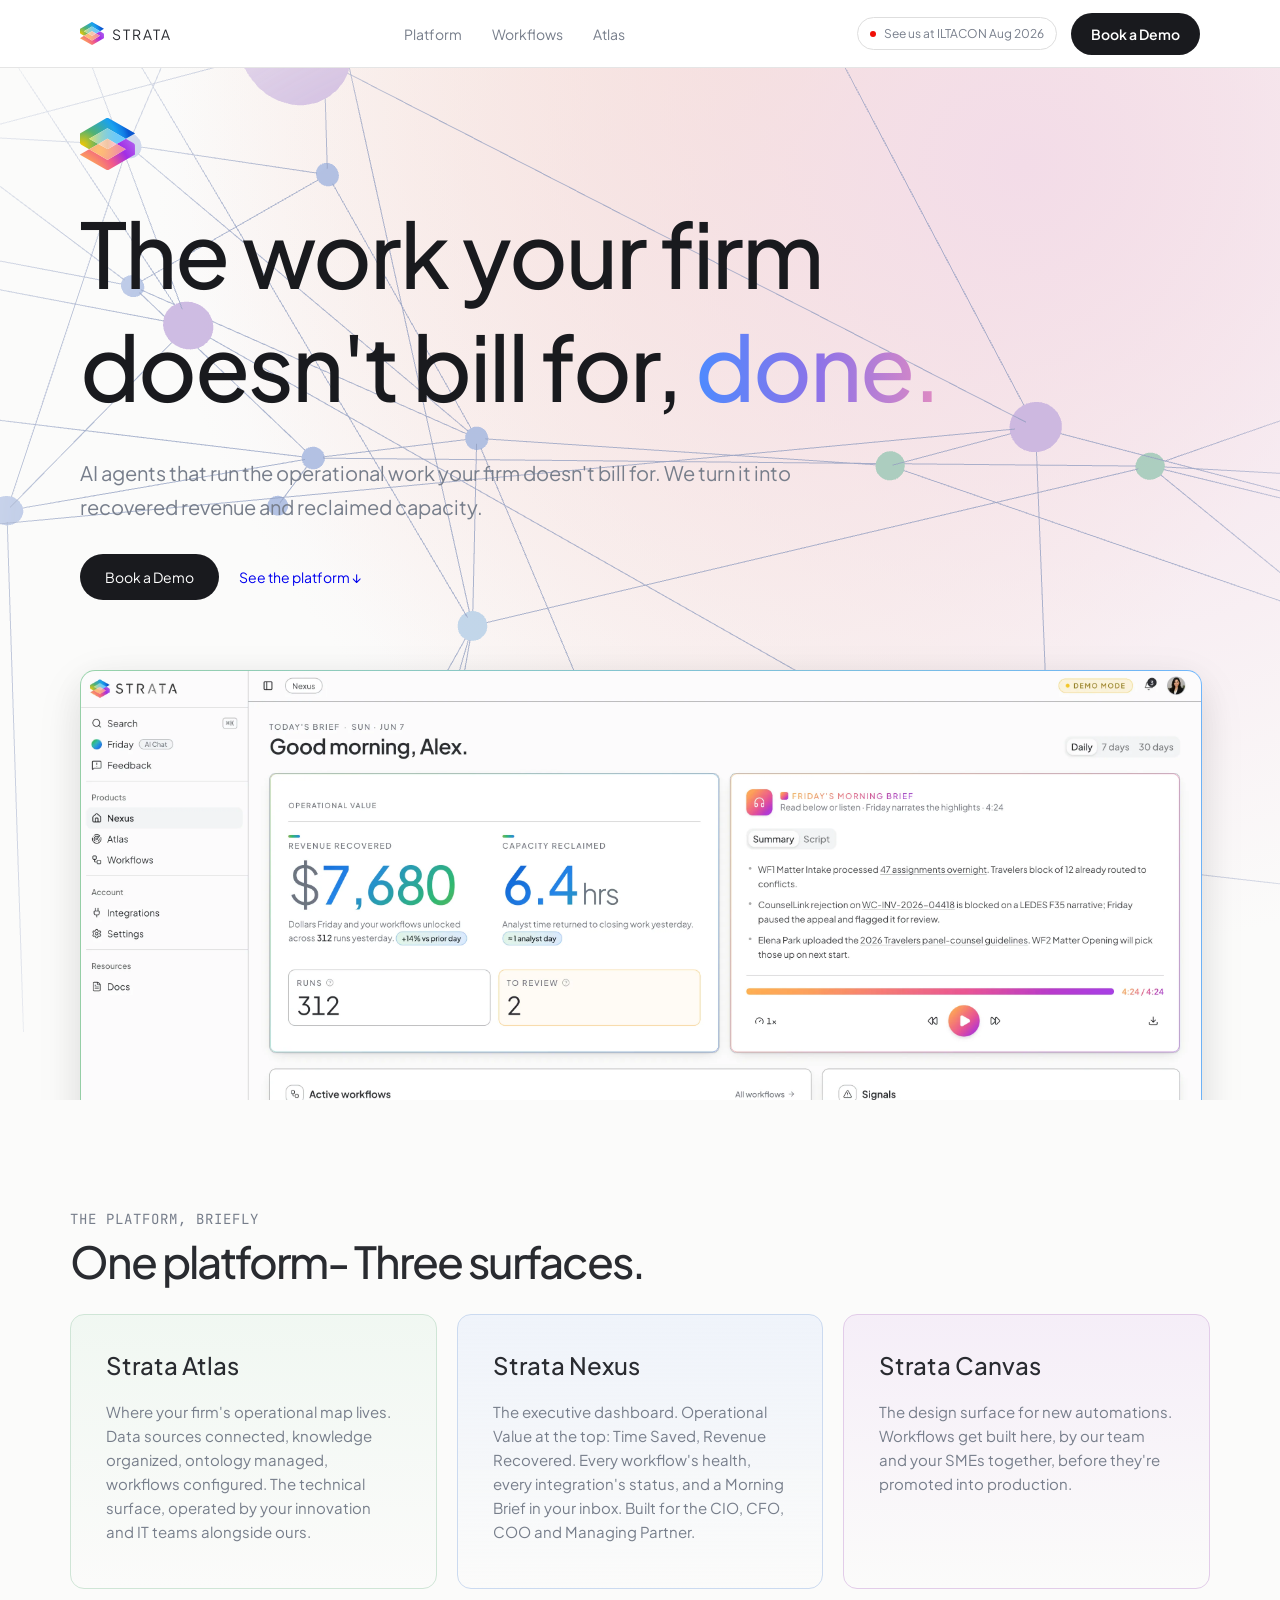
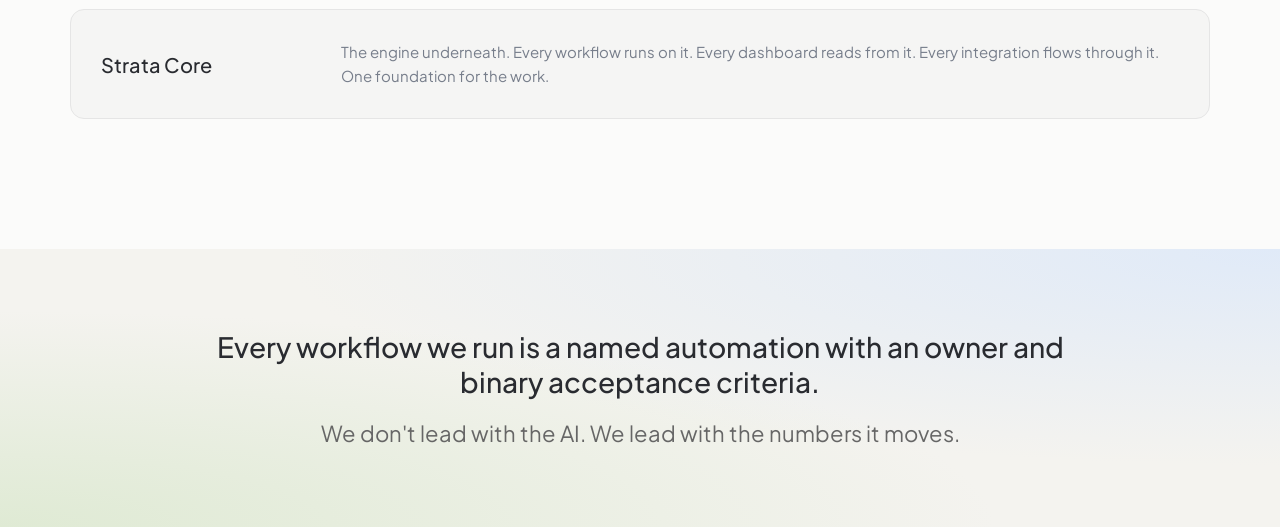
==== commit 62f13677: "message" ====
--- a/exerciciStrata/index.html
+++ b/exerciciStrata/index.html
@@ -13,21 +13,21 @@
     </head>
     <body>
         <section class="navbar">
-            <a href="#Home" class="nav-logo">
+            <a href="#home" class="nav-logo">
                 <img src="exerciciStrata/assets/img/strata-icon.svg" alt="Strata icon" class="logo" width="30" height="50">
                 <Span>STRATA</Span>
             </a>
             <nav class="nav-links">
-                <a href="#Platform">Platform</a>
-                <a href="#Workflows">Workflows</a>
-                <a href="#Atlas">Atlas</a>
+                <a href="#platform">Platform</a>
+                <a href="#workflows">Workflows</a>
+                <a href="#atlas">Atlas</a>
             </nav>
             <div class="nav-search">
                 <p class="navbar-text">See us at ILTACON Aug 2026</p>
                 <p class="navbar-text">Book a Demo</p>
             </div>
         </section>
-        <section class="hero">
+        <section class="hero" id="home">
             <div class="container">
                 <div class="hero-logo">
                     <img src="exerciciStrata/assets/img/strata-icon.svg"alt="Strata icon">
@@ -103,5 +103,17 @@
                 </div>
             </div>
         </section>
+        <section class="message">
+            <div class="container">
+                <h2>
+                    Every workflow we run is a named automation
+                    with an owner and binary acceptance criteria.
+                </h2>
+                <p>
+                    We don't lead with the AI.
+                    We lead with the numbers it moves.
+                </p>
+            </div>
+        </section>
     </body>
 </html>
--- a/exerciciStrata/estils.css
+++ b/exerciciStrata/estils.css
@@ -91,6 +91,22 @@
     transform: translateY(-2px);
     cursor: pointer;
 }
+@media (max-width: 767px) {
+    .navbar {
+        display: flex;
+        flex-wrap: wrap;
+        justify-content: space-between;
+        padding: 10px 20px;
+        height: auto;
+    }
+
+    .nav-links {
+        display: none;
+    }
+    .nav-search p:first-child {
+        display: none;
+    }
+}
 .hero {
     position: relative;
     isolation: isolate;
@@ -195,7 +211,6 @@
     background: linear-gradient(to right, #9bd6ad, #72b9ff);
     border-radius: 15px;
     box-shadow: 0 10px 40px rgba(0, 0, 0, 0.08);
-
 }
 .hero-image img {
     display: block;
@@ -225,22 +240,6 @@
     }
     .hero {
         height: auto;
-    }
-}
-@media (max-width: 767px) {
-    .navbar {
-        display: flex;
-        flex-wrap: wrap;
-        justify-content: space-between;
-        padding: 10px 20px;
-        height: auto;
-    }
-
-    .nav-links {
-        display: flex;
-        flex-wrap: wrap;
-        justify-content: center;
-        width: 100%;
     }
 }
 .platform {
@@ -337,4 +336,53 @@
     .platform-cards {
         flex-direction: column;
     }
+    .platform-core {
+        flex-direction: column;
+        align-items: flex-start;
+        gap: 15px;
+        padding: 25px;
+    }
+    .platform-core h3 {
+        min-width: 0;
+    }
+    .platform-core p {
+        width: 100%;
+    }
+}
+.message {
+    padding: 80px 20px;
+    background:
+    radial-gradient(ellipse at 0% 100%, #dfead4, transparent 55%),
+    radial-gradient(ellipse at 100% 0%, #e0eaf8, transparent 55%),
+     #f4f3ef;
+}
+
+.message .container {
+    max-width: 850px;
+    margin: 0 auto;
+    text-align: center;
+}
+
+.message h2 {
+    font-size: 28px;
+    font-weight: 500;
+    color: #292b30;
+    margin: 0 0 20px;
+}
+
+.message p {
+    font-size: 22px;
+    color: #666666;
+    margin: 0;
+}
+@media (max-width: 767px) {
+    .message {
+        padding: 60px 20px;
+    }
+    .message h2 {
+        font-size: 23px;
+    }
+    .message p {
+        font-size: 18px;
+    }
 }
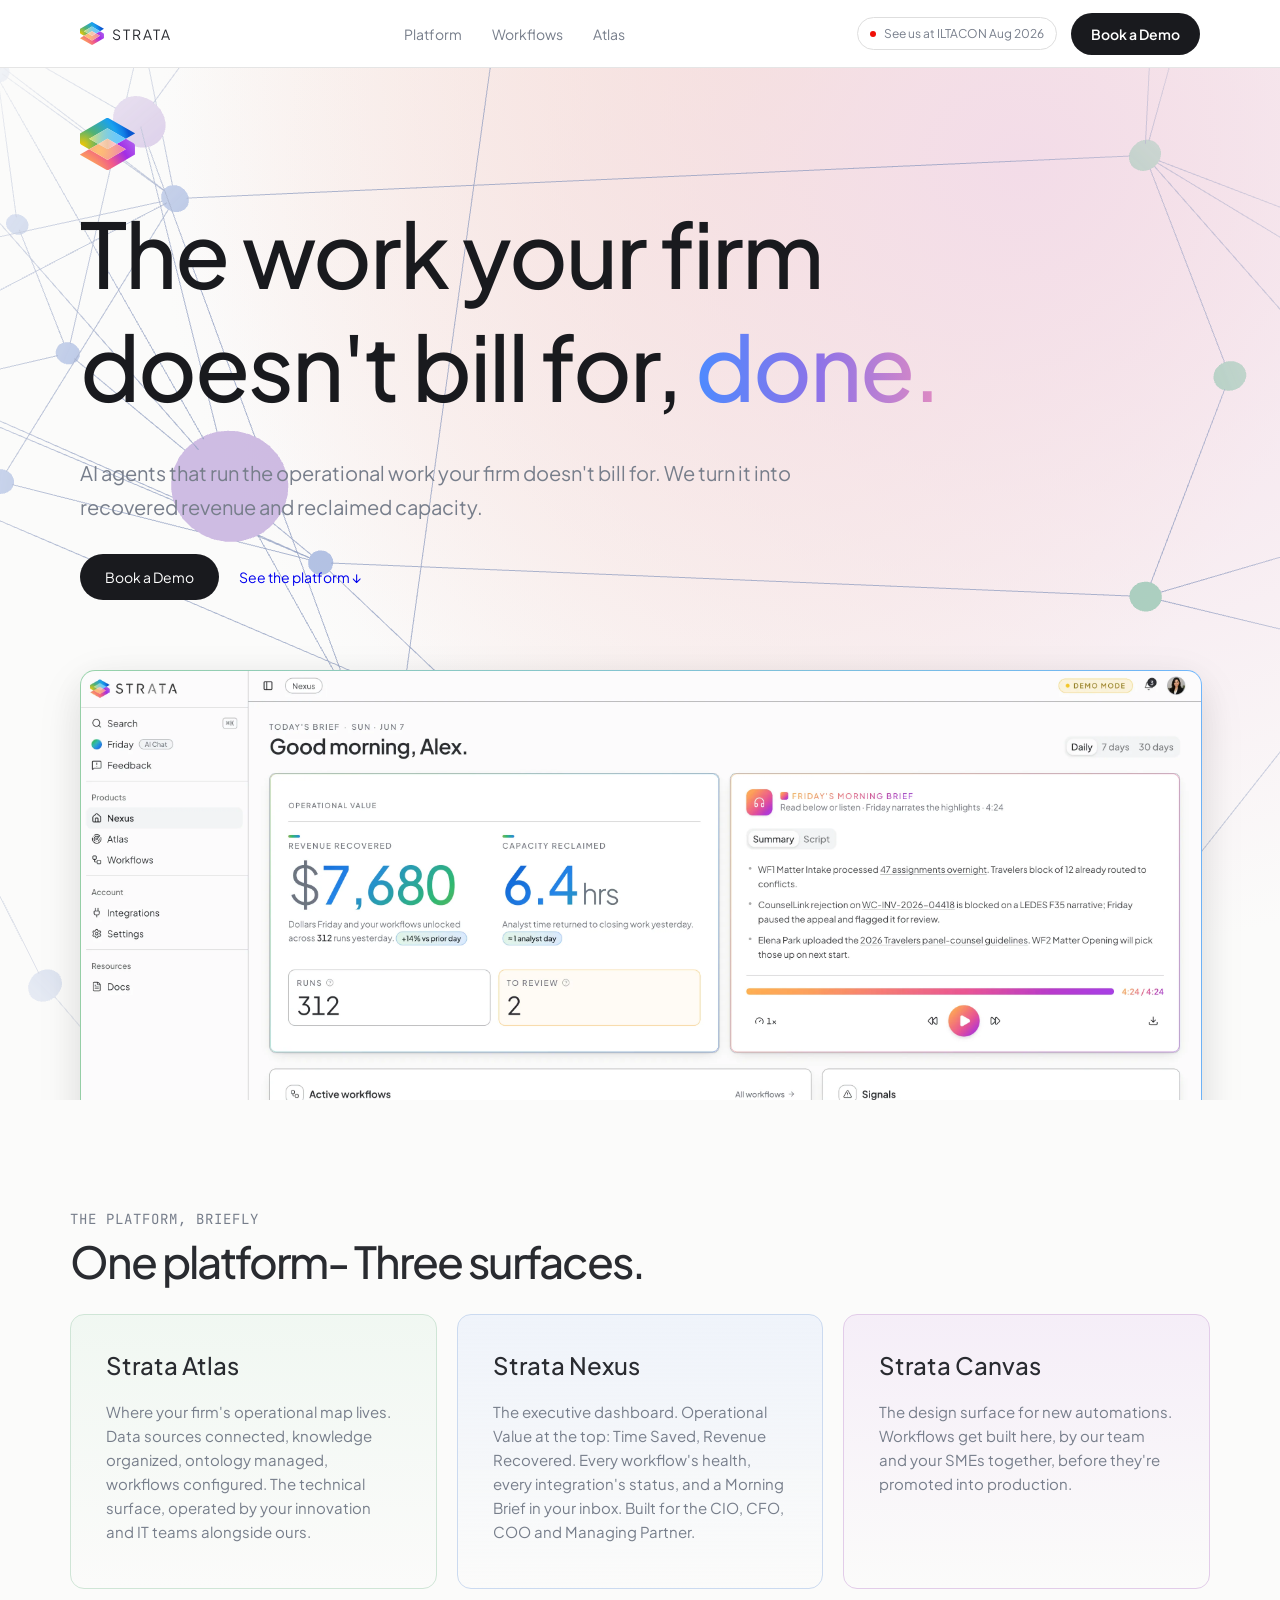
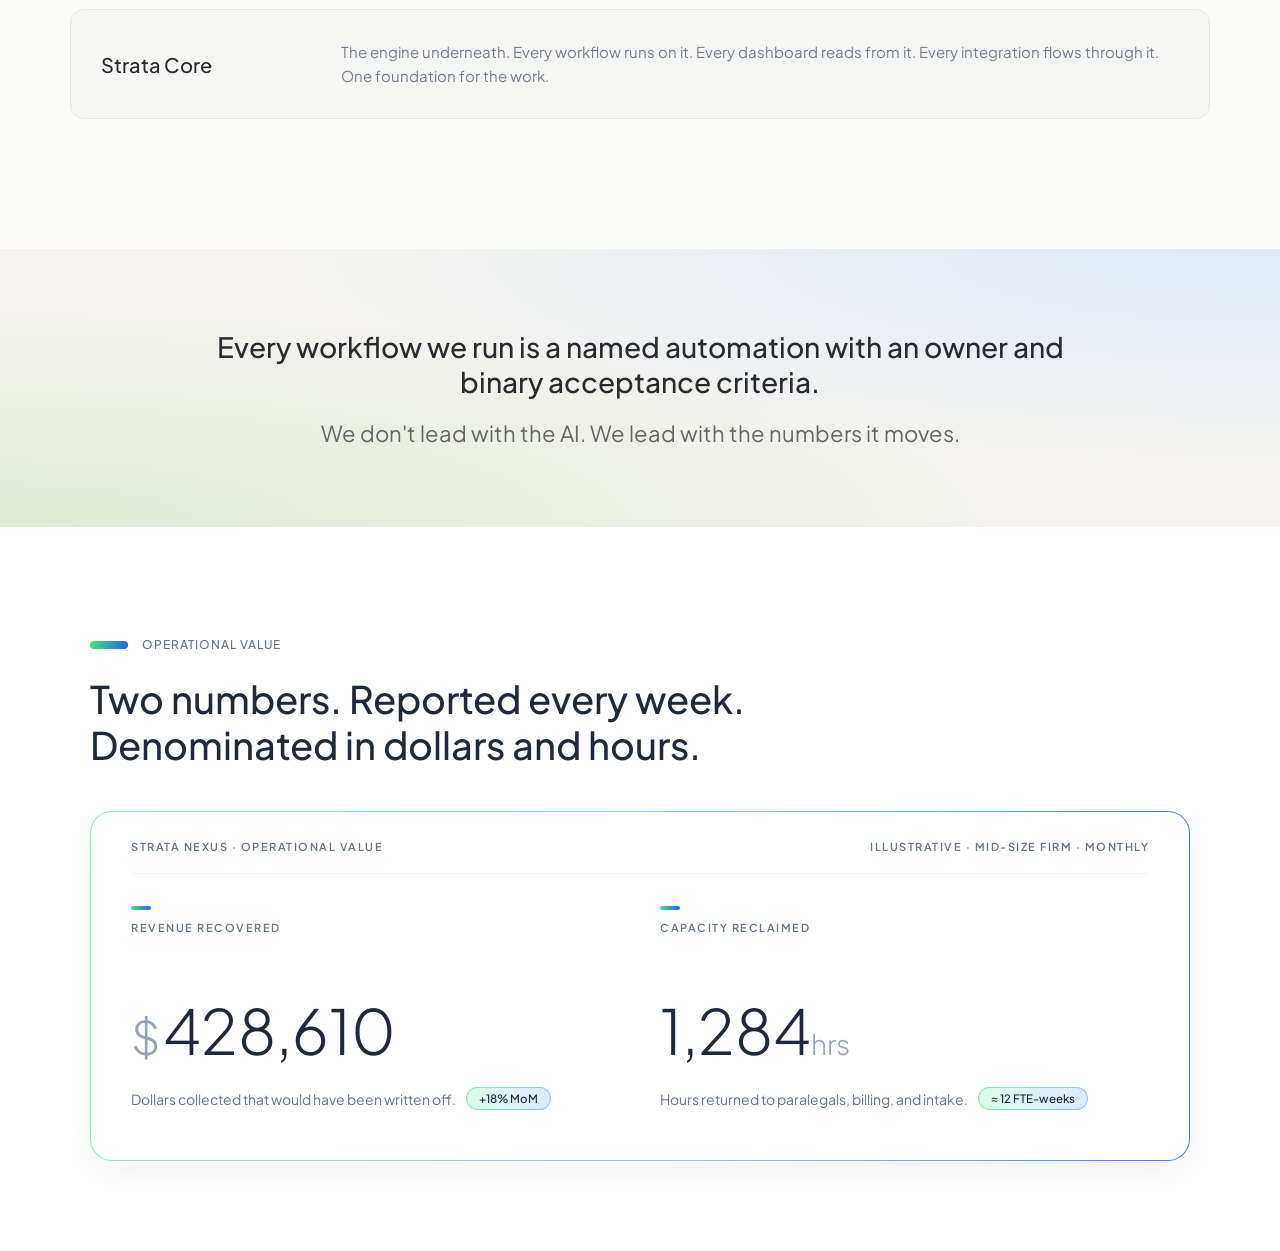
==== commit f8600109: "operational-value_start" ====
--- a/exerciciStrata/index.html
+++ b/exerciciStrata/index.html
@@ -115,5 +115,51 @@
                 </p>
             </div>
         </section>
+        <section class="operational-value" id="operational-value">
+            <div class="container">
+                <div class="operational-header">
+                    <span class="gradient-bar"></span>
+                    <p class="operational-label">OPERATIONAL VALUE</p>
+                </div>
+                <h2 class="operational-title">
+                    Two numbers. Reported every week.<br>
+                    Denominated in dollars and hours.
+                </h2>
+                <div class="operational-panel">
+                    <div class="panel-top">
+                        <span>STRATA NEXUS · OPERATIONAL VALUE</span>
+                        <span>ILLUSTRATIVE · MID-SIZE FIRM · MONTHLY</span>
+                    </div>
+                    <div class="panel-metrics">
+                        <div class="metric-box">
+                            <span class="gradient-bar-small"></span>
+                            <p class="metric-label">REVENUE RECOVERED</p>
+                            <p class="metric-number">
+                                <span class="metric-symbol">$</span>428,610
+                            </p>
+                            <div class="metric-footer">
+                                <p class="metric-description">
+                                    Dollars collected that would have been written off.
+                                </p>
+                                <span class="metric-badge">+18% MoM</span>
+                            </div>
+                        </div>
+                        <div class="metric-box">
+                            <span class="gradient-bar-small"></span>
+                            <p class="metric-label">CAPACITY RECLAIMED</p>
+                            <p class="metric-number">
+                                1,284<span class="metric-unit">hrs</span>
+                            </p>
+                            <div class="metric-footer">
+                                <p class="metric-description">
+                                    Hours returned to paralegals, billing, and intake.
+                                </p>
+                                <span class="metric-badge">≈ 12 FTE-weeks</span>
+                            </div>
+                        </div>
+                    </div>
+                </div>
+            </div>
+        </section>
     </body>
 </html>
--- a/exerciciStrata/estils.css
+++ b/exerciciStrata/estils.css
@@ -234,7 +234,7 @@
     background: transparent;
     pointer-events: none;
 }
-@media (max-width: 767px), (prefers-reduced-motion: reduce) {
+@media (max-width: 767px) {
     .hero-graph {
         display: none !important;
     }
@@ -275,6 +275,8 @@
     justify-content: center;
     gap: 20px;
     width: 100%;
+    transition: box-shadow 0.3s ease,
+    transform 0.3s ease;
 }
 .platform-card {
     flex: 1;
@@ -284,6 +286,12 @@
     border: 1px solid;
     border-radius: 14px;
     box-sizing: border-box;
+    transition: box-shadow 0.3s ease,
+    transform 0.3s ease;
+}
+.platform-card:hover {
+    box-shadow: 0 10px 30px rgba(0, 0, 0, 0.08);
+    transform: translateY(-2px);
 }
 .platform-card h3 {
     font-size: 24px;
@@ -385,4 +393,121 @@
     .message p {
         font-size: 18px;
     }
+}
+.operational-value {
+    padding: 110px 48px 90px;
+    background-color: #ffffff;
+}
+.operational-value .container {
+    max-width: 1100px;
+    margin: 0 auto;
+}
+.operational-value .metric-footer {
+    display: flex;
+    align-items: center;
+    gap: 10px;
+    flex-wrap: wrap;
+}
+.operational-header {
+    display: flex;
+    align-items: center;
+    gap: 14px;
+    margin-bottom: 24px;
+}
+.gradient-bar {
+    display: inline-block;
+    width: 38px;
+    height: 8px;
+    border-radius: 99px;
+    background: linear-gradient(90deg, #4ade80, #2563eb);
+}
+.gradient-bar-small {
+    display: block;
+    width: 20px;
+    height: 4px;
+    border-radius: 99px;
+    background: linear-gradient(90deg, #4ade80, #2563eb);
+    margin-bottom: 10px;
+}
+.operational-label {
+    margin: 0;
+    font-size: 12px;
+    font-weight: 500;
+    letter-spacing: 1px;
+    color: #64748b;
+}
+.operational-title {
+    margin: 0 0 60px 0;
+    font-size: 38px;
+    font-weight: 500;
+    line-height: 1.2;
+    color: #1e293b;
+    margin-bottom: 44px;
+}
+.operational-panel {
+    border-radius: 22px;
+    border: 1.5px solid transparent;
+    background:
+        linear-gradient(#ffffff, #ffffff) padding-box,
+        linear-gradient(90deg, #86efac 0%, #93c5fd 55%, #3b82f6 100%) border-box;
+    box-shadow: 0 12px 35px rgba(15, 23, 42, 0.05);
+    padding: 28px 40px 40px;
+}
+.panel-top {
+    display: flex;
+    justify-content: space-between;
+    font-size: 11px;
+    font-weight: 600;
+    letter-spacing: 1.5px;
+    color: #64748b;
+    padding-bottom: 20px;
+    border-bottom: 1px solid #f1f5f9;
+    margin-bottom: 32px;
+}
+.panel-metrics {
+  display: flex;
+  gap: 40px;
+}
+.metric-box {
+  flex: 1;
+}
+.metric-label {
+    font-size: 11px;
+    font-weight: 600;
+    letter-spacing: 1.5px;
+    color: #64748b;
+    margin-bottom: 12px;
+}
+.metric-number {
+    font-size: 62px;
+    font-weight: 300;
+    line-height: 1.1;
+    color: #1e293b;
+    margin-bottom: 12px;
+}
+.metric-symbol {
+    font-size: 46px;
+    color: #94a3b8;
+    margin-right: 2px;
+}
+.metric-unit {
+    font-size: 28px;
+    color: #94a3b8;
+}
+.metric-description {
+    font-size: 14px;
+    color: #64748b;
+    margin-bottom: 12px;
+}
+.metric-badge {
+    display: inline-block;
+    border: 1px solid transparent;
+    border-radius: 999px;
+    background:
+        linear-gradient(90deg, #dcfce7 0%, #dbeafe 100%) padding-box,
+        linear-gradient(90deg, #86efac 0%, #93c5fd 100%) border-box;
+    color: #1e293b;
+    font-size: 11.5px;
+    font-weight: 500;
+    padding: 3px 12px;
 }
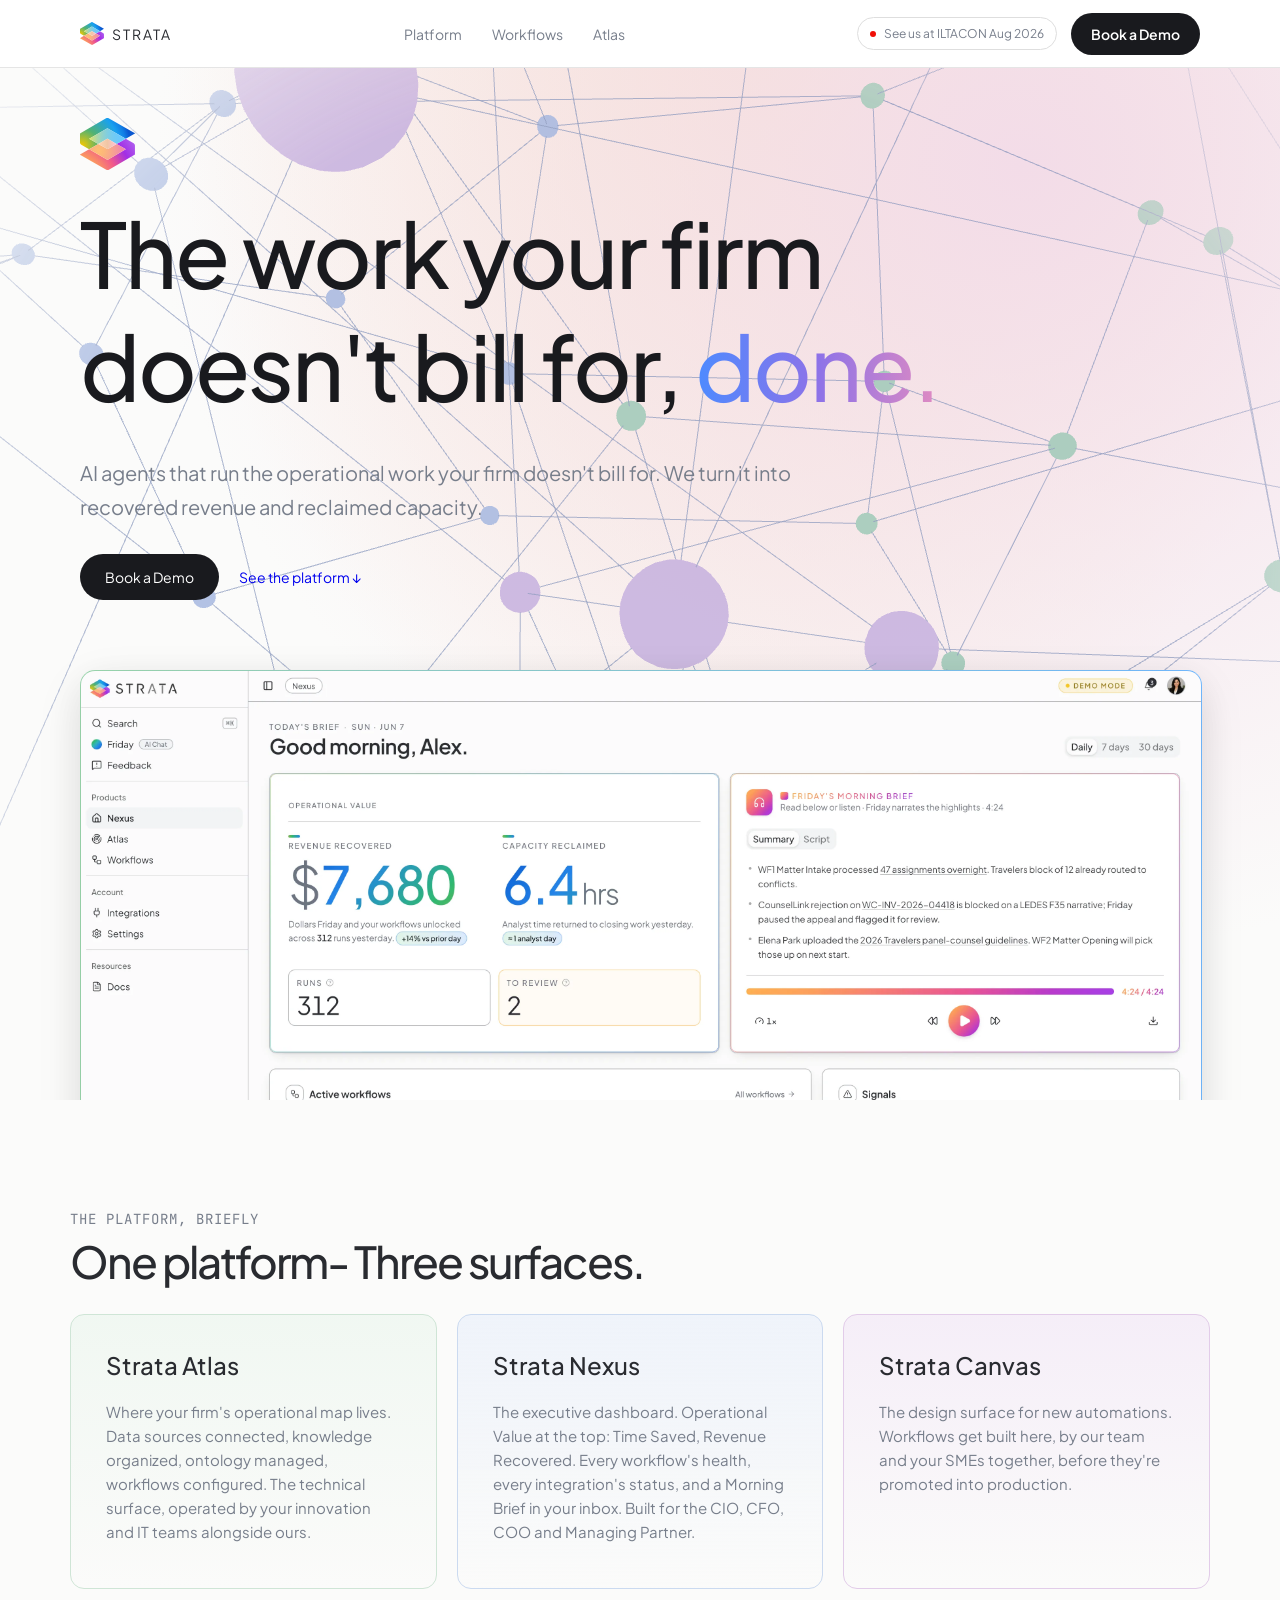
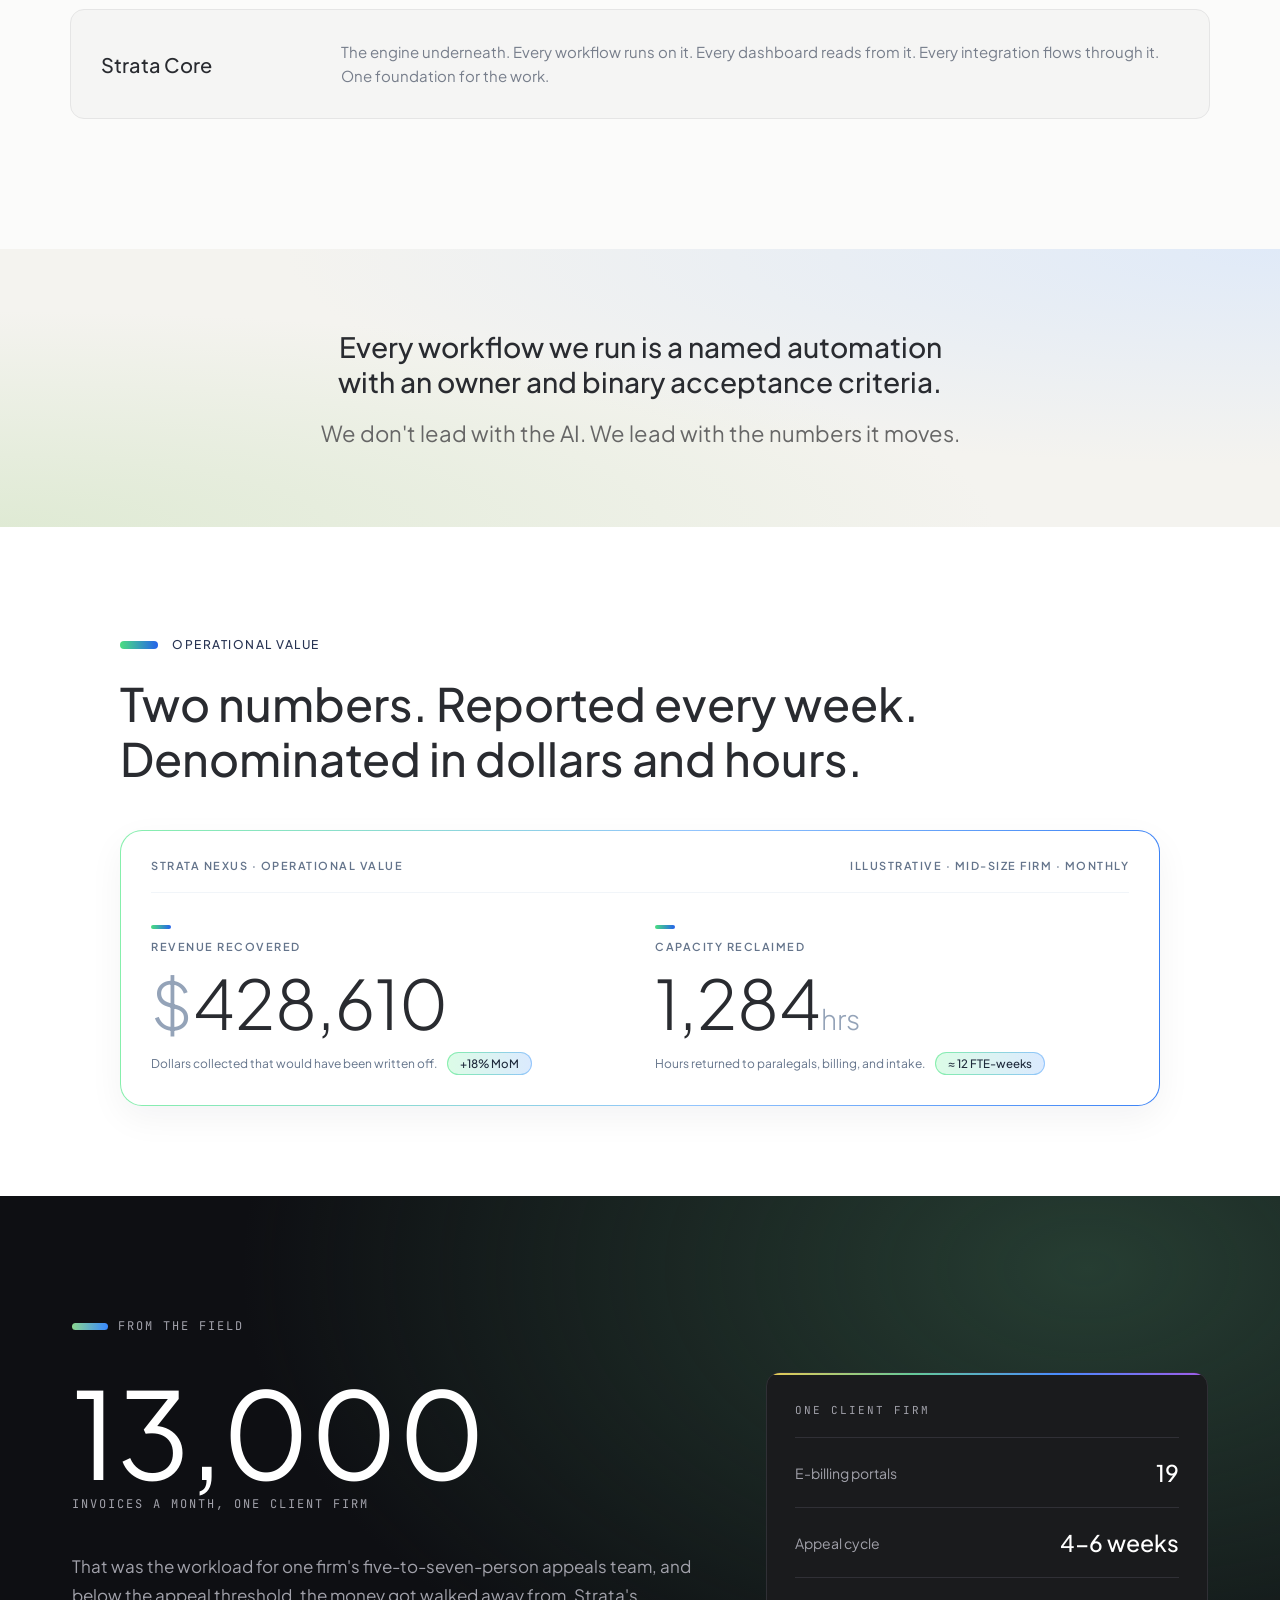
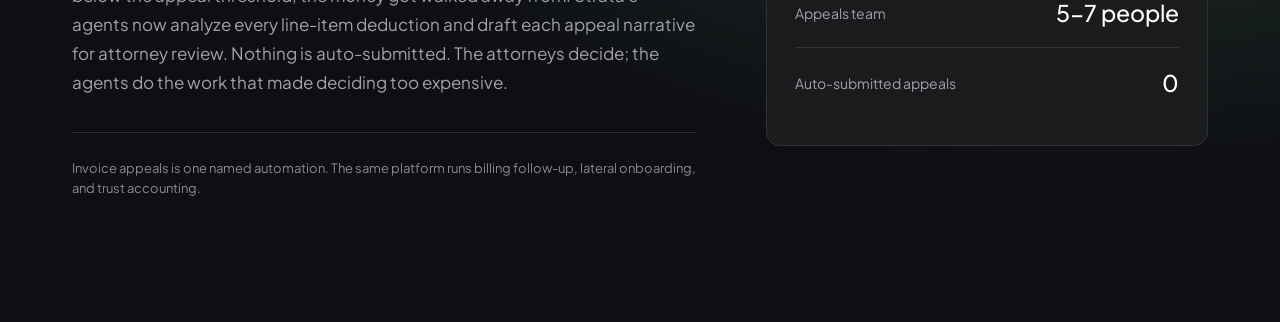
==== commit c1ea1608: "from-field_finish" ====
--- a/exerciciStrata/index.html
+++ b/exerciciStrata/index.html
@@ -106,7 +106,7 @@
         <section class="message">
             <div class="container">
                 <h2>
-                    Every workflow we run is a named automation
+                    Every workflow we run is a named automation<br>
                     with an owner and binary acceptance criteria.
                 </h2>
                 <p>
@@ -161,5 +161,51 @@
                 </div>
             </div>
         </section>
+        <section class="from-field">
+            <div class="container">
+                <div class="field-content">
+                    <div class="field-header">
+                        <span class="field-gradient"></span>
+                        <p>FROM THE FIELD</p>
+                    </div>
+                    <h2 class="field-number">13,000</h2>
+                    <p class="field-subtitle">INVOICES A MONTH, ONE CLIENT FIRM</p>
+                    <p class="field-description">
+                        That was the workload for one firm's five-to-seven-person
+                        appeals team, and below the appeal threshold, the money
+                        got walked away from. Strata's agents now analyze every
+                        line-item deduction and draft each appeal narrative for
+                        attorney review. Nothing is auto-submitted. The attorneys
+                        decide; the agents do the work that made deciding too expensive.
+                    </p>
+                    <p class="field-footer">
+                        Invoice appeals is one named automation. The same platform
+                        runs billing follow-up, lateral onboarding, and trust accounting.
+                    </p>
+                </div>
+                <div class="field-card">
+                    <div class="field-card-gradient"></div>
+                    <div class="field-card-content">
+                    <p class="field-card-title">ONE CLIENT FIRM</p>
+
+                    <div class="field-row">
+                        <span>E-billing portals</span>
+                        <strong>19</strong>
+                    </div>
+                    <div class="field-row">
+                        <span>Appeal cycle</span>
+                        <strong>4-6 weeks</strong>
+                    </div>
+                    <div class="field-row">
+                        <span>Appeals team</span>
+                        <strong>5-7 people</strong>
+                    </div>
+                    <div class="field-row">
+                        <span>Auto-submitted appeals</span>
+                        <strong>0</strong>
+                    </div>
+                </div>
+            </div>
+        </section>
     </body>
 </html>
--- a/exerciciStrata/estils.css
+++ b/exerciciStrata/estils.css
@@ -399,7 +399,7 @@
     background-color: #ffffff;
 }
 .operational-value .container {
-    max-width: 1100px;
+    max-width: 1040px;
     margin: 0 auto;
 }
 .operational-value .metric-footer {
@@ -433,15 +433,15 @@
     margin: 0;
     font-size: 12px;
     font-weight: 500;
-    letter-spacing: 1px;
-    color: #64748b;
+    letter-spacing: 1.5px;
+    color: #283453;
 }
 .operational-title {
-    margin: 0 0 60px 0;
-    font-size: 38px;
+    margin: 0 0 50px;
+    font-size: 46px;
     font-weight: 500;
     line-height: 1.2;
-    color: #1e293b;
+    color: #292b30;
     margin-bottom: 44px;
 }
 .operational-panel {
@@ -451,7 +451,7 @@
         linear-gradient(#ffffff, #ffffff) padding-box,
         linear-gradient(90deg, #86efac 0%, #93c5fd 55%, #3b82f6 100%) border-box;
     box-shadow: 0 12px 35px rgba(15, 23, 42, 0.05);
-    padding: 28px 40px 40px;
+   padding: 28px 30px 30px;
 }
 .panel-top {
     display: flex;
@@ -466,7 +466,7 @@
 }
 .panel-metrics {
   display: flex;
-  gap: 40px;
+  gap: 30px;
 }
 .metric-box {
   flex: 1;
@@ -479,25 +479,30 @@
     margin-bottom: 12px;
 }
 .metric-number {
-    font-size: 62px;
+    font-size: 68px;
     font-weight: 300;
     line-height: 1.1;
-    color: #1e293b;
-    margin-bottom: 12px;
+    margin: 0 0 12px;
+    color: #292b30;
 }
 .metric-symbol {
-    font-size: 46px;
+    font-size: 65px;
     color: #94a3b8;
-    margin-right: 2px;
 }
 .metric-unit {
     font-size: 28px;
     color: #94a3b8;
 }
 .metric-description {
-    font-size: 14px;
+    font-size: 12px;
     color: #64748b;
-    margin-bottom: 12px;
+    margin: 0;
+}
+.metric-footer {
+    display: flex;
+    align-items: center;
+    gap: 8px;
+    flex-wrap: wrap;
 }
 .metric-badge {
     display: inline-block;
@@ -510,4 +515,140 @@
     font-size: 11.5px;
     font-weight: 500;
     padding: 3px 12px;
+    white-space: nowrap;
+}
+@media (max-width: 767px) {
+    .operational-value {
+        padding: 90px 20px;
+    }
+    .operational-title {
+        font-size: 28px;
+        margin-bottom: 45px;
+    }
+    .operational-panel {
+        padding: 25px 20px;
+    }
+    .panel-top {
+        gap: 15px;
+        font-size: 10px;
+    }
+    .panel-metrics {
+        flex-direction: column;
+        gap: 30px;
+    }
+    .metric-number {
+        font-size: 56px;
+    }
+    .metric-symbol {
+        font-size: 48px;
+    }
+    .metric-unit {
+        font-size: 24px;
+    }
+}
+.from-field {
+    background:
+        radial-gradient(ellipse at 85% 10%, #263d32, transparent 55%),
+        #0e0f13;
+
+    padding: 110px 30px;
+    color: white;
+}
+.from-field .container {
+    max-width: 1136px;
+    margin: 0 auto;
+    display: flex;
+    align-items: center;
+    gap: 70px;
+}
+.field-content {
+    flex: 1;
+}
+.field-header {
+    display: flex;
+    align-items: center;
+    gap: 10px;
+}
+.field-header p {
+    font-family: 'JetBrains Mono', monospace;
+    font-size: 12px;
+    letter-spacing: 2px;
+    color: #a1a1aa;
+}
+.field-gradient {
+    width: 36px;
+    height: 7px;
+    border-radius: 10px;
+    background: linear-gradient(to right, #8bd68f, #3888ff);
+}
+.field-number {
+    font-size: 120px;
+    font-weight: 400;
+    line-height: 1;
+    margin: 25px 0 5px;
+}
+.field-subtitle {
+    font-family: 'JetBrains Mono', monospace;
+    font-size: 12px;
+    letter-spacing: 2px;
+    color: #a1a1aa;
+    margin: 0 0 40px;
+}
+.field-description {
+    font-size: 17px;
+    line-height: 1.7;
+    color: #a1a1aa;
+    margin: 0 0 35px;
+}
+.field-footer {
+    border-top: 1px solid #303036;
+    padding-top: 25px;
+    font-size: 13px;
+    line-height: 1.6;
+    color: #888891;
+} 
+.field-card {
+    width: 440px;
+    flex-shrink: 0;
+    border: 1px solid #303036;
+    border-radius: 14px;
+    background-color: #1a1b1d;
+    overflow: hidden;
+}
+.field-card-gradient {
+    height: 2px;
+    background: linear-gradient(to right,
+        #e9ca55,
+        #65c999,
+        #498cff,
+        #a05ce7
+    );
+}
+.field-card-content {
+    padding: 28px;
+}
+.field-card-title {
+    font-family: 'JetBrains Mono', monospace;
+    letter-spacing: 2px;
+    font-size: 11px;
+    color: #a1a1aa;
+    margin: 0 0 20px;
+}
+.field-row {
+    display: flex;
+    justify-content: space-between;
+    align-items: center;
+    gap: 15px;
+    padding: 20px 0;
+    border-top: 1px solid #303036;
+}
+.field-row span {
+    color: #a1a1aa;
+    font-size: 14px;
+}
+.field-row strong {
+    color: white;
+    font-size: 23px;
+    font-weight: 500;
+    white-space: nowrap;
 }
